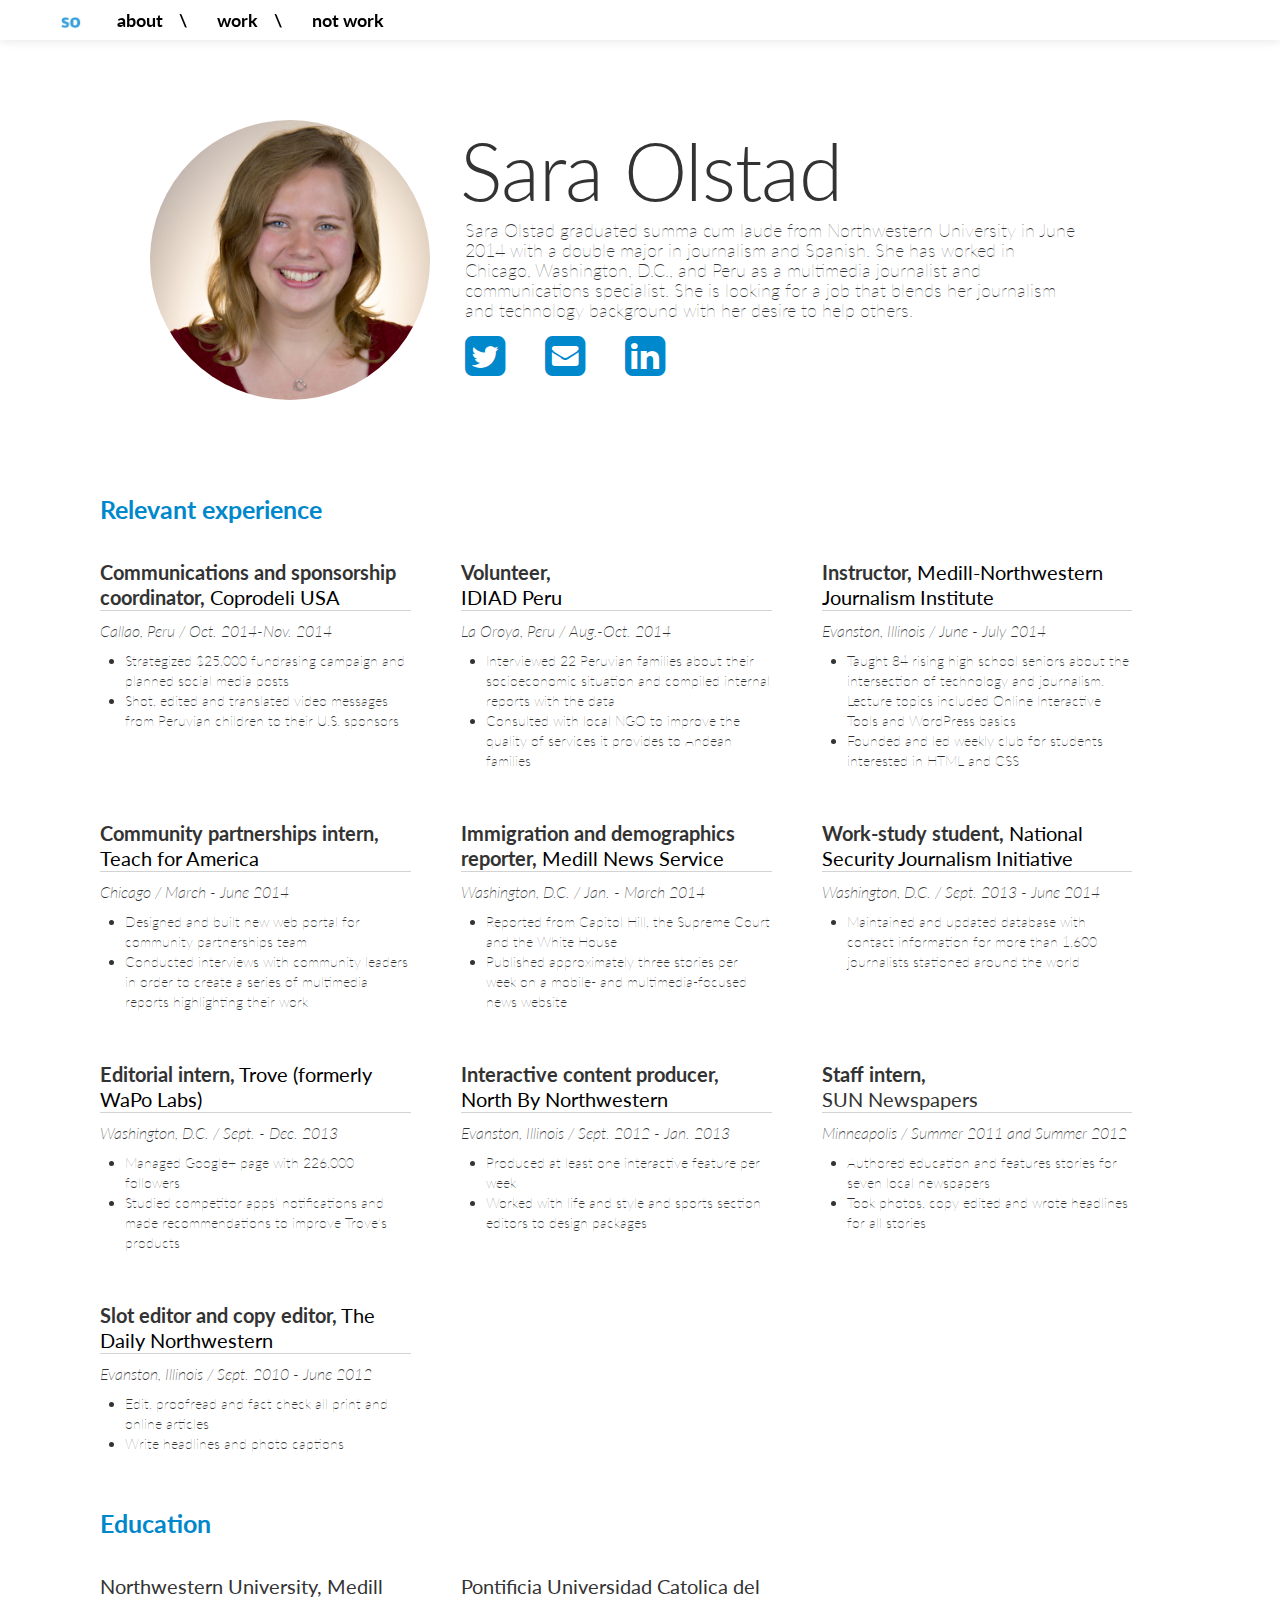
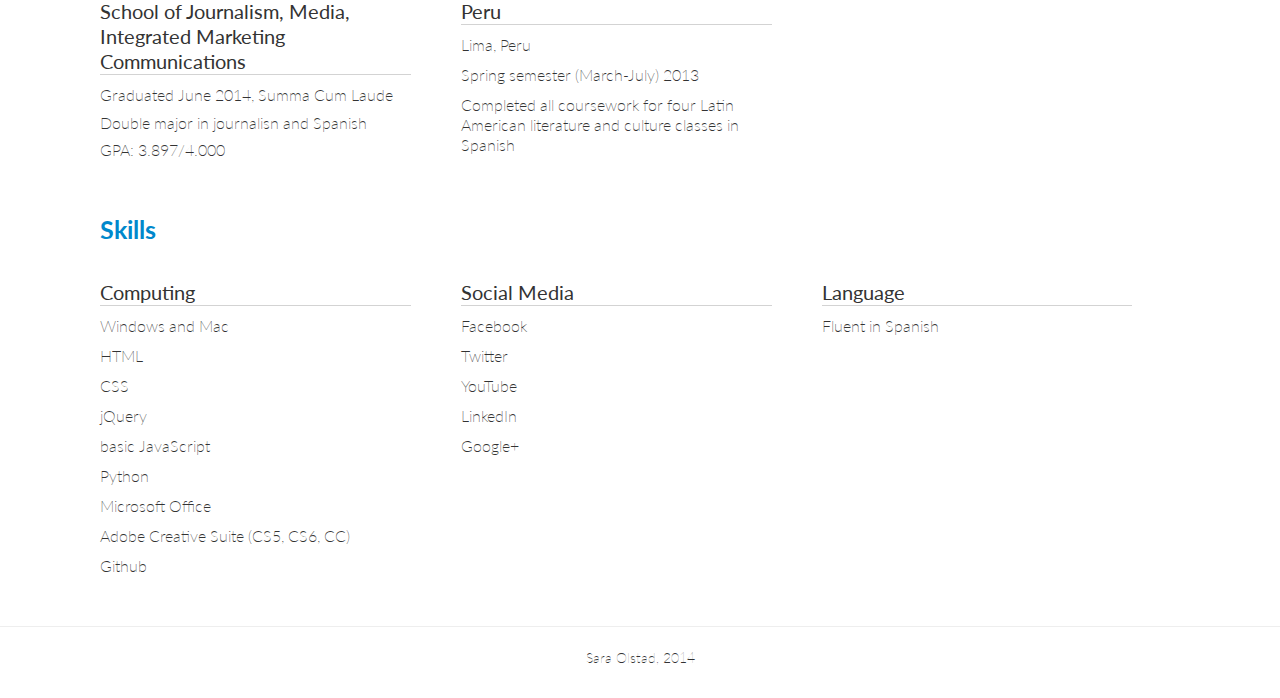
==== about.html @ 20ab74b9 "commit23_portfolio" ====
<!DOCTYPE html>
<html lang="en">
  <head>
    <meta charset="utf-8">
    <title>Resume | Sara Olstad</title>
    <meta name="viewport" content="width=device-width, initial-scale=1.0">
    <meta name="description" content="">
    <meta name="author" content="">

    <script type="text/javascript" src="http://ajax.googleapis.com/ajax/libs/jquery/1.10.2/jquery.min.js"></script>
    <script src="js/bootstrap.min.js"></script>

    <!-- Le styles -->
    <link href="css/bootstrap.css" rel="stylesheet">
    <style type="text/css">
      body {
        padding-top: 60px;  
        padding-bottom: 40px;
      }
    </style>
    <link href="css/bootstrap-responsive.css" rel="stylesheet">
    <!-- fonts -->
    <link href='http://fonts.googleapis.com/css?family=Lato:100,300,400,700' rel='stylesheet' type='text/css'>
    <link href="css/style.css" rel="stylesheet">
	
	<!--Font awesome-->
	<link rel="stylesheet" href="font-awesome-4.1.0/css/font-awesome.min.css">
	
  </head>

  <body>

    <div class="navbar navbar-inverse navbar-fixed-top">
      <div class="navbar-inner">
        <div class="container">
          <button type="button" class="btn btn-navbar" data-toggle="collapse" data-target=".nav-collapse">
            <span class="icon-bar"></span>
            <span class="icon-bar"></span>
            <span class="icon-bar"></span>
          </button>
          <a class="brand" href="index.html"><img src="img/logo.png" width="22"></a>
          <div class="nav">
            <ul class="nav">
              <li><a href="about.html">about  &nbsp;&nbsp; &#92;  </a></li>
              <li><a href="index.html#work">work  &nbsp;&nbsp; &#92;  </a></li>
              <li><a href="notwork.html">not work  &nbsp;&nbsp;  </a></li>
            </ul>
          </div><!--/.nav-collapse -->
        </div>
      </div>
    </div>

    <div class="container about">

      <!-- Main hero unit for a primary marketing message or call to action -->
      <div class="hero-unit">
        <div class="clip"></div> 
        <h1>Sara Olstad</h1>
        <p id="intro">Sara Olstad graduated summa cum laude from Northwestern University in June 2014 with a double major in journalism and Spanish. She has worked in Chicago, Washington, D.C., and Peru as a multimedia journalist and communications specialist. She is looking for a job that blends her journalism and technology background with her desire to help others.<br style="line-height: 30px;">
		<br>
		<a style="margin-right:30px; font-size:35px;" href="https://www.twitter.com/saolstad" target="_blank"><i class="fa fa-twitter-square fa-lg" style="margin-right:5px;"></i></a>
		<a style="margin-right:30px; font-size:35px;" href="mailto:sara.olstad@gmail.com" target="_blank"><i class="fa fa-envelope-square fa-lg" style="margin-right:5px;"></i></a>				
		<a style="margin-right:30px; font-size:35px;" href="http://www.linkedin.com/pub/saraolstad" target="_blank"><i class="fa fa-linkedin-square fa-lg" style="margin-right:5px;"></i></a>
		</p>
      </div>
	  <br>
	  <br>
      <div id="resume">
      <!-- Example row of columns -->
      <div class="row resume">
        <h3 class="category">Relevant experience</h3>
        <div class="span4">
          <h2 class="jobDescription"><strong>Communications and sponsorship coordinator,</strong> <a href="http://www.coprodeliusa.org/" target="_blank">Coprodeli USA</a><br></h2>
          <p><em>Callao, Peru / Oct. 2014-Nov. 2014</em></p>
          <ul>
			<li>Strategized $25,000 fundrasing campaign and planned social media posts</li>
			<li>Shot, edited and translated video messages from Peruvian children to their U.S. sponsors</li>
			</ul>
        </div>		
		<div class="span4">
			<h2 class="jobDescription"><strong>Volunteer,</strong><br> <a href="https://www.facebook.com/idiadperu" target="_blank">IDIAD Peru</a></h2>
			<p><em>La Oroya, Peru / Aug.-Oct. 2014</em></p>
			<ul>
				<li>Interviewed 22 Peruvian families about their socioeconomic situation and compiled internal reports with the data</li>
				<li>Consulted with local NGO to improve the quality of services it provides to Andean families</li>
			</ul>
		</div>
        <div class="span4">
          <h2 class="jobDescription"><strong>Instructor,</strong> <a href="http://cherubs.medill.northwestern.edu/2014/" target="_blank">Medill-Northwestern Journalism Institute</a></h2>
          <p><em>Evanston, Illinois / June - July 2014</em></p>
          <ul>
			<li>Taught 84 rising high school seniors about the intersection of technology and journalism. Lecture topics included Online Interactive Tools and WordPress basics</li>
			<li>Founded and led weekly club for students interested in HTML and CSS</li>
		  </ul>
        </div>
      </div>
      <div class="row resume">
		<div class="span4">
          <h2 class="jobDescription"><strong>Community partnerships intern,</strong> <a href="http://www.teachforamerica.org/where-we-work/chicago" target="_blank">Teach for America</a></h2>
          <p><em>Chicago / March - June 2014</em></p>
          <ul>
			<li>Designed and built new web portal for community partnerships team</li>
			<li>Conducted interviews with community leaders in order to create a series of multimedia reports highlighting their work</li>
		  </ul>
        </div>
        <div class="span4">
          <h2 class="jobDescription"><strong>Immigration and demographics reporter,</strong> <a href="http://www.medillonthehill.net" target="_blank">Medill News Service</a></h2>
          <p><em>Washington, D.C. / Jan. - March 2014</em></p>
          <ul>
			<li>Reported from Capitol Hill, the Supreme Court and the White House</li>
			<li>Published approximately three stories per week on a mobile- and multimedia-focused news website</li>
        </div>
        <div class="span4">
          <h2 class="jobDescription"><strong>Work-study student,</strong> <a href="http://nationalsecurityzone.org/site/" target="_blank">National Security Journalism Initiative</a></h2>
          <p><em>Washington, D.C. / Sept. 2013 - June 2014</em></p>
          <ul>
			<li>Maintained and updated database with contact information for more than 1,600 journalists stationed around the world</li>
		  </ul>
        </div>
	</div>
		
		<div class="row resume">
		<div class="span4">
          <h2 class="jobDescription"><strong>Editorial intern,</strong> <a href="http://www.trove.com" target="_blank">Trove (formerly WaPo Labs)</a></h2>
          <p><em>Washington, D.C. / Sept. - Dec. 2013</em></p>
          <ul>
			<li>Managed Google+ page with 226,000 followers</li>
			<li>Studied competitor apps' notifications and made recommendations to improve Trove's products</li>
		  </ul>
        </div>
        <div class="span4">
          <h2 class="jobDescription"><strong>Interactive content producer,</strong> <a href="http://www.northbynorthwestern.com" target="_blank">North By Northwestern</a></h2>
          <p><em>Evanston, Illinois / Sept. 2012 - Jan. 2013</em></p>
          <ul>
			<li>Produced at least one interactive feature per week</li>
			<li>Worked with life and style and sports section editors to design packages</li>
        </div>
        <div class="span4">
          <h2 class="jobDescription"><strong>Staff intern,</strong><br> SUN Newspapers</h2>
          <p><em>Minneapolis / Summer 2011 and Summer 2012</em></p>
          <ul>
			<li>Authored education and features stories for seven local newspapers</li>
			<li>Took photos, copy edited and wrote headlines for all stories</li>
		  </ul>
        </div>
      </div>
	  
	  <div class="row resume">
		<div class="span4">
			<h2 class="jobDescription"><strong>Slot editor and copy editor,</strong> <a href="www.dailynorthwestern.com">The Daily Northwestern</a></h2>
			<p><em>Evanston, Illinois / Sept. 2010 - June 2012</em></p>
			<ul>
				<li>Edit, proofread and fact check all print and online articles</li>
				<li>Write headlines and photo captions</li>
			</ul>
		</div>
		<div class="span4">
		</div>
		<div class="span4">
		</div>
	  </div>

      <div class="row resume">
        <h3 class="category">Education</h3>
        <div class="span4">
          <h2>Northwestern University, Medill School of Journalism, Media, Integrated Marketing Communications</h2>
          <p>Graduated June 2014, Summa Cum Laude</p>
          <p class="place">Double major in journalisn and Spanish<p>
		  <p>GPA: 3.897/4.000</p>
        </div>
        <div class="span4">
          <h2>Pontificia Universidad Catolica del Peru</h2>
          <p>Lima, Peru</p>
		  <p>Spring semester (March-July) 2013</p>
          <p>Completed all coursework for four Latin American literature and culture classes in Spanish</p>
        </div>
        <div class="span4">
        </div>
      </div>

      <div class="row resume">
        <h3 class="category">Skills</h3>
        <div class="span4">
          <h2>Computing</h2>
          <p>Windows and Mac</p>
          <p>HTML</p>
          <p>CSS</p>
          <p>jQuery</p>
          <p>basic JavaScript</p>
          <p>Python</p>
		  <p>Microsoft Office</p>
		  <p>Adobe Creative Suite (CS5, CS6, CC)</p>
		  <p>Github</p>
        </div>
        <div class="span4">
          <h2>Social Media</h2>
          <p>Facebook</p>
          <p>Twitter</p>
          <p>YouTube</p>
          <p>LinkedIn</p>
          <p>Google+</p>
        </div>
        <div class="span4">
          <h2>Language</h2>
          <p>Fluent in Spanish</p>
        </div>
      </div>
      </div>
      <hr>

      <footer>
        <p>Sara Olstad, 2014</p>
      </footer>

    </div> <!-- /container -->

  </body>
</html>
---- css/style.css ----
body {
	padding: 0;
}

.container {
	margin: 0;
	width: 100%;
}

/* hero-unit */
.hero-unit {
	max-width: 1200px;
	background-color: #fff;
	margin: 0px 0 40px 0;
	padding: 120px 30px 30px 150px;
	height: 200px;
	margin: 0 auto;
	/*background: url(../img/bg_two.jpg) no-repeat center center fixed;
	-webkit-background-size: cover;
  -moz-background-size: cover;
  -o-background-size: cover;
  background-size: cover;*/
}

.hero-unit h1 {
	font-family: 'Lato', sans-serif;
	font-size: 80px;
	font-weight: 300;
	color: #333;
}
/*
.hero-unit p {
	font-size: 30px;
	color: #333;
	font-weight: 100;
	letter-spacing: 2px;
	margin: 0 0 0 8px;
}
*/

.about > .hero-unit {
	height: 260px;
}
/* boxes */

#work {
	max-width: 1200px;
	margin: 0 auto;
	padding-top: 80px;
}

.row {
	margin: 0 30px 40px 60px;
}

.row a {
	color:#000;
}
.row a:hover {
	text-decoration: none;
	color: #79CDCD;
}
.span4 {
	width: 28%;
	margin: 0 50px 0 0;
}

.span4 img {
	box-shadow: 4px 6px 6px -2px rgba(0,0,0,.3);
	margin: 0 0 30px 0;
	border: 12px #fff solid;
	width: 95%;
}

.span4 h2 {
	font-family: 'Lato', sans-serif;
	font-weight: 400;
	border-bottom: 2px #d3d3d3 solid;
	margin: 0 0 10px 0;
	font-size: 20px;
	line-height: 25px;
}

.subhead {
	font-family: 'Lato', sans-serif;
	font-weight: 100;
	font-size: 30px;
	letter-spacing: 2px;
}

.span4 p {
	font-size: 16px;
	font-weight: 200;
}

.pub {
	/*font-family: 'Lato', sans-serif;*/
	font-weight: 100;
	background-color: #bababa;
	color: #fff; 
	/*color: #ffc200; */
	padding: 0 5px 0 5px; 
	margin: 0 5px 0 0; 
	letter-spacing: 1px;
}

/* NAV BAR */
.navbar-inverse .navbar-inner {
	padding: 0 0 0 60px;
	background-color: #fff!important;
	background-image: none;
	border:none;
	/*box-shadow: none;*/
}

.navbar-inverse .brand, .navbar-inverse .nav > li > a {
	color: #000;
	font-size: 18px;
	font-family: Lato;
	font-weight:700;
}

.navbar-inverse .brand, .navbar-inverse .nav > li > a:hover {
	color: #0088cc;
}

/* Social */
ul.social {
	font-size: 30px;
	color: #fff;
	margin: 30px 0 0 11px;
	float: left;
}

ul.social li {
	display: inline;
	margin: 0 20px 0 0;
}

ul.social li a {
	color: #333;
}

ul.social li a:hover {
	color: #ececec;
}

ul.social li p {
	font-family: 'Lato', sans-serif;
	font-weight: 100;
	font-size: 20px;
	display: inline;
}

.clip {
	background:url('../img/portrait.jpg') no-repeat;
  background-size:422px;
  background-position:-60px 0px;
  height:280px;
  width:280px;
  border-radius:50%;
  overflow:hidden;
  margin:auto;
  float: left;
  margin: 0 30px 0 0;
}

/* RESUME */
#intro {
	/*background-color: #000;*/
	margin: 0 40px 0 0;
	padding: 10px 5px 10px 5px;
	font-size: 18px;
	line-height: 20px;
	float: left;
	width: 56%;
}

#resume {
	max-width: 1200px;
	margin: 0 auto;
	margin-top:40px;
}

.resume > .span4 > h2{
	border-bottom: 1px solid #d3d3d3;
}

.resume > h3 {
	/*background-color: #d3d3d3;*/
	/*border: 1px dashed #fff;*/
	color: #0088cc;
	margin: 0 0 30px 0;
}

.place {
	font-size: 17px;
	line-height: 15px;
}

/*FOOTER*/

footer p {
	margin: 0 0 30px 0;
	text-align: center;
}

@media screen and (max-width: 960px) {
	.hero-unit {
		padding: 40px 20px 0 40px;
	}
	.clip {
		display: none;
	}
	#intro {
		width: 90%;
	}
	.span4 {
		width: 90%;
		margin: 0 0 50px 0;
	}
}
@media screen and (max-width: 768px) {
	.hero-unit {
		padding: 60px 20px 0 40px;
	}
	.hero-unit h1 {
		font-size: 65px;
	}
	.span4 {
		width: 90%;
	}
}
@media screen and (max-width: 500px) {
	.container {
		width: 100%;
		margin: 0;
	}
	.hero-unit {
		padding: 40px 10px 0 10px;
		height: 180px;
	}
	.hero-unit h1 {
		font-size: 40px;
	}	
	.hero-unit p {
		font-size: 20px;
		line-height: 18px;
		margin: 15px 10px 0 10px;
	}
	#resume {
		margin-top: 0;
	}
	.navbar-inverse .navbar-inner {
		padding: 0 0 0 30px;
	}
	.span4 {
		width: 90%;
		margin: 0 0 50px 0;
	}
	.row {
		margin: 0 20px 0 20px;
	}
	.navbar .nav > li > a {
		padding: 10px 5px;
	}
	.navbar-inverse .brand, .navbar-inverse .nav > li > a {
		font-size: 15px;
	}
	.resume {
		margin-top: 100px;
	}
	.resume > h3 {
		margin-top: 50px;
	}
}


.navbar .btn-navbar {
	display:none !important;
}

p {
	font-family: 'Lato', sans-serif;
	font-weight: 100;
}

.jobDescription {
	font-weight: 100;
	}

li {
	font-family: 'Lato', sans-serif;
	font-weight: 100;
}

.category {
	font-family: 'Lato', sans-serif;
	font-weight: 700;
}

/*Not work*/
.blog {
	font-size: 22px;
	float: left;
}

.blogURL {
	margin-left: 40px;
	font-weight: 700px;
}
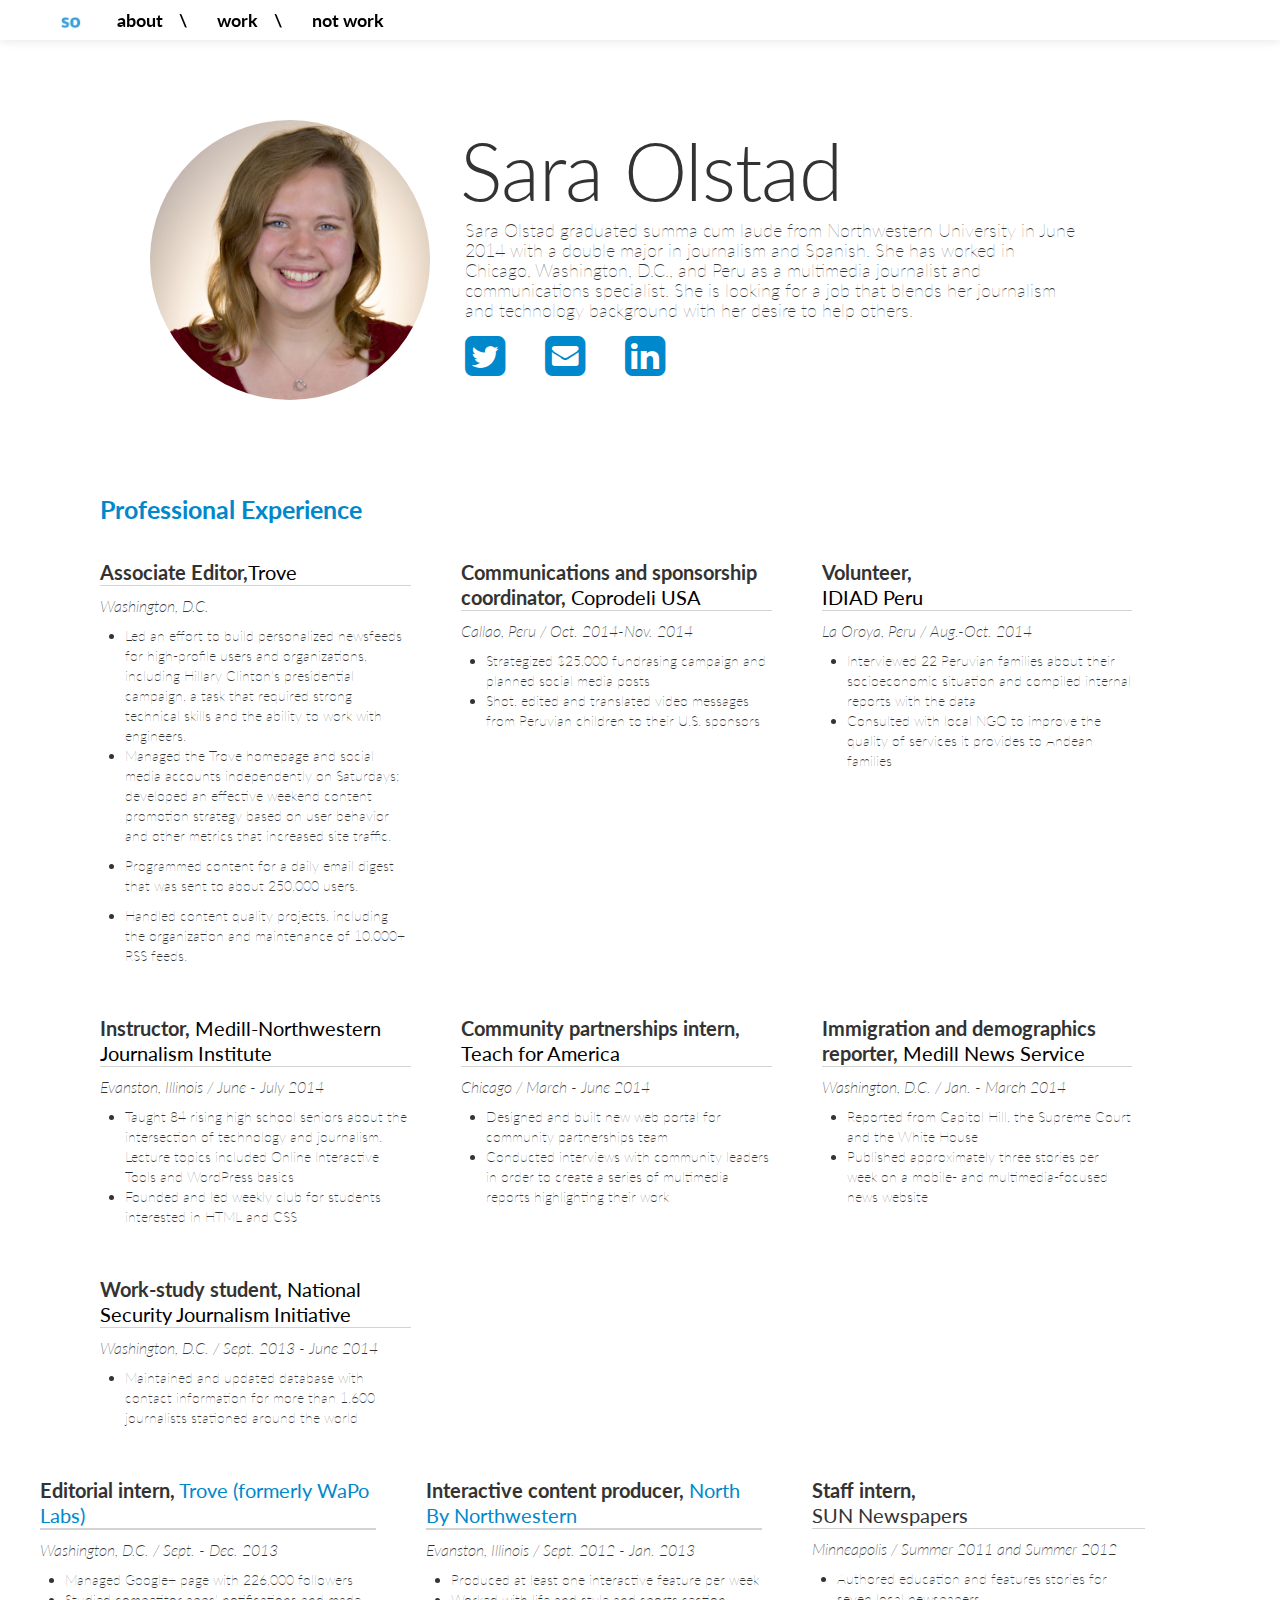
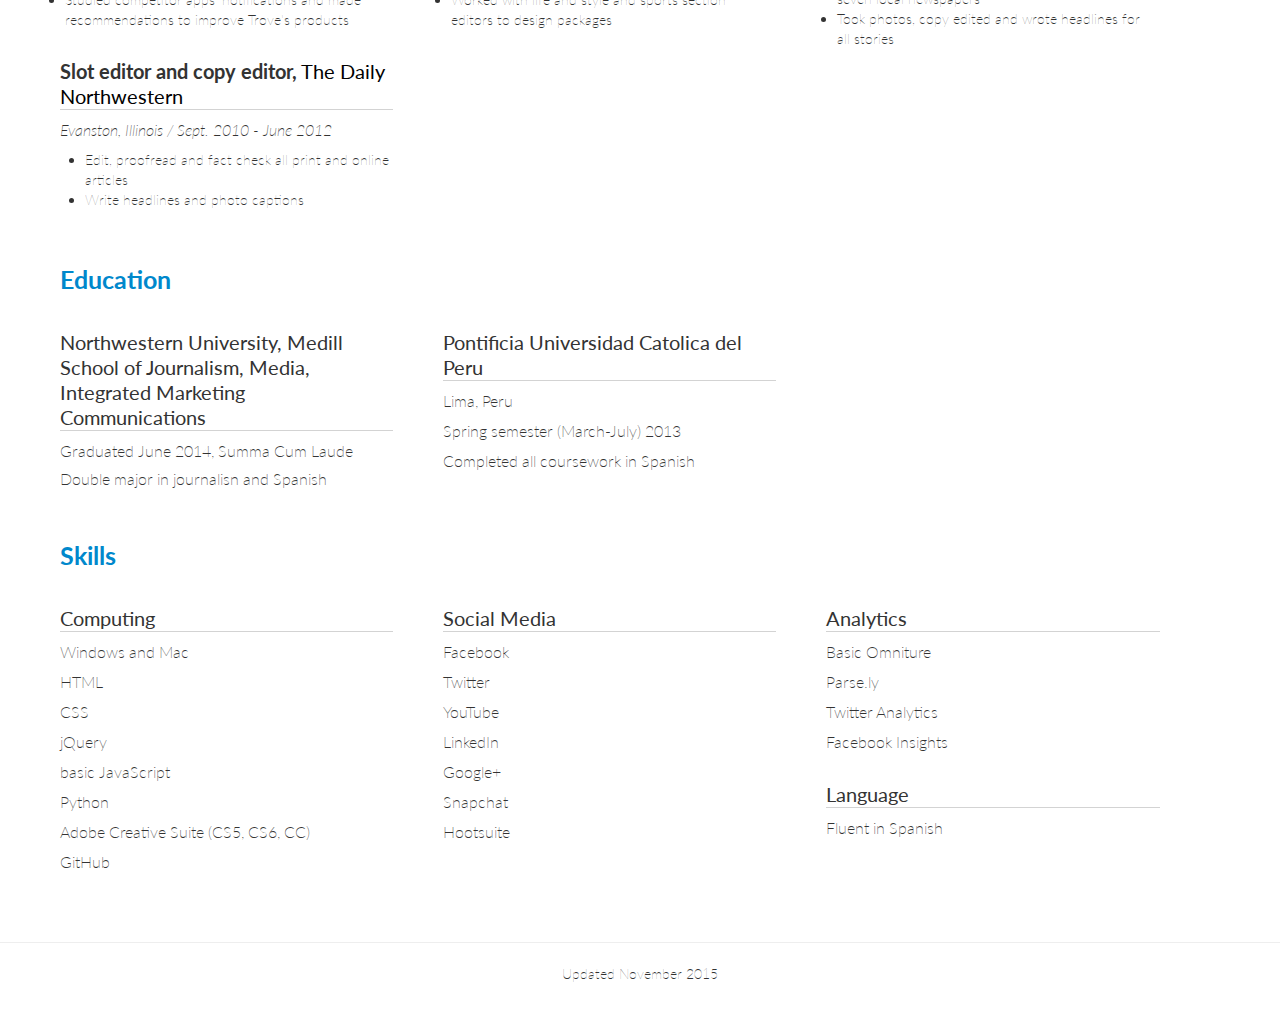
==== commit 2b23bfd5: "resumechange_aboutpage" ====
--- a/about.html
+++ b/about.html
@@ -21,6 +21,7 @@
     <link href="css/bootstrap-responsive.css" rel="stylesheet">
     <!-- fonts -->
     <link href='http://fonts.googleapis.com/css?family=Lato:100,300,400,700' rel='stylesheet' type='text/css'>
+	<link href='http://fonts.googleapis.com/css?family=Source+Sans+Pro:400,600,700,900|Source+Serif+Pro:400,700,600' rel='stylesheet' type='text/css'>
     <link href="css/style.css" rel="stylesheet">
 	
 	<!--Font awesome-->
@@ -68,7 +69,17 @@
       <div id="resume">
       <!-- Example row of columns -->
       <div class="row resume">
-        <h3 class="category">Relevant experience</h3>
+        <h3 class="category">Professional Experience</h3>
+        <div class="span4">
+            <h2 class="jobDescription"><strong>Associate Editor,</strong><a href="http://www.trove.com" target="_blank">Trove</a><br>
+            </h2>
+            <p><em>Washington, D.C.</em></p>
+            <ul>
+              <li>Led an effort to build personalized newsfeeds for high-profile users and organizations, including Hillary Clinton's presidential campaign, a task that required strong technical skills and the ability to work with engineers.</li>
+              <li>Managed the Trove homepage and social media accounts independently on Saturdays; developed an effective weekend content promotion strategy based on user behavior and other metrics that increased site traffic.</p>
+              <li>Programmed content for a daily email digest that was sent to about 250,000 users.</p>
+              <li>Handled content quality projects, including the organization and maintenance of 10,000+ RSS feeds.</li>
+        </div>
         <div class="span4">
           <h2 class="jobDescription"><strong>Communications and sponsorship coordinator,</strong> <a href="http://www.coprodeliusa.org/" target="_blank">Coprodeli USA</a><br></h2>
           <p><em>Callao, Peru / Oct. 2014-Nov. 2014</em></p>
@@ -85,56 +96,58 @@
 				<li>Consulted with local NGO to improve the quality of services it provides to Andean families</li>
 			</ul>
 		</div>
-        <div class="span4">
-          <h2 class="jobDescription"><strong>Instructor,</strong> <a href="http://cherubs.medill.northwestern.edu/2014/" target="_blank">Medill-Northwestern Journalism Institute</a></h2>
-          <p><em>Evanston, Illinois / June - July 2014</em></p>
-          <ul>
+  </div>
+  <div class="row resume">
+    <div class="span4">
+      <h2 class="jobDescription"><strong>Instructor,</strong> <a href="http://cherubs.medill.northwestern.edu/2014/" target="_blank">Medill-Northwestern Journalism Institute</a></h2>
+      <p><em>Evanston, Illinois / June - July 2014</em></p>
+      <ul>
 			<li>Taught 84 rising high school seniors about the intersection of technology and journalism. Lecture topics included Online Interactive Tools and WordPress basics</li>
 			<li>Founded and led weekly club for students interested in HTML and CSS</li>
 		  </ul>
-        </div>
-      </div>
-      <div class="row resume">
+    </div>
 		<div class="span4">
-          <h2 class="jobDescription"><strong>Community partnerships intern,</strong> <a href="http://www.teachforamerica.org/where-we-work/chicago" target="_blank">Teach for America</a></h2>
-          <p><em>Chicago / March - June 2014</em></p>
-          <ul>
+      <h2 class="jobDescription"><strong>Community partnerships intern,</strong> <a href="http://www.teachforamerica.org/where-we-work/chicago" target="_blank">Teach for America</a></h2>
+      <p><em>Chicago / March - June 2014</em></p>
+      <ul>
 			<li>Designed and built new web portal for community partnerships team</li>
 			<li>Conducted interviews with community leaders in order to create a series of multimedia reports highlighting their work</li>
 		  </ul>
-        </div>
-        <div class="span4">
-          <h2 class="jobDescription"><strong>Immigration and demographics reporter,</strong> <a href="http://www.medillonthehill.net" target="_blank">Medill News Service</a></h2>
-          <p><em>Washington, D.C. / Jan. - March 2014</em></p>
-          <ul>
+    </div>
+    <div class="span4">
+      <h2 class="jobDescription"><strong>Immigration and demographics reporter,</strong> <a href="http://www.medillonthehill.net" target="_blank">Medill News Service</a></h2>
+      <p><em>Washington, D.C. / Jan. - March 2014</em></p>
+      <ul>
 			<li>Reported from Capitol Hill, the Supreme Court and the White House</li>
 			<li>Published approximately three stories per week on a mobile- and multimedia-focused news website</li>
-        </div>
-        <div class="span4">
-          <h2 class="jobDescription"><strong>Work-study student,</strong> <a href="http://nationalsecurityzone.org/site/" target="_blank">National Security Journalism Initiative</a></h2>
-          <p><em>Washington, D.C. / Sept. 2013 - June 2014</em></p>
-          <ul>
-			<li>Maintained and updated database with contact information for more than 1,600 journalists stationed around the world</li>
-		  </ul>
+    </div>
+  </div>
+  <div class="row resume">
+      <div class="span4">
+        <h2 class="jobDescription"><strong>Work-study student,</strong> <a href="http://nationalsecurityzone.org/site/" target="_blank">National Security Journalism Initiative</a></h2>
+        <p><em>Washington, D.C. / Sept. 2013 - June 2014</em></p>
+        <ul>
+			   <li>Maintained and updated database with contact information for more than 1,600 journalists stationed around the world</li>
+		    </ul>
         </div>
 	</div>
-		
-		<div class="row resume">
-		<div class="span4">
-          <h2 class="jobDescription"><strong>Editorial intern,</strong> <a href="http://www.trove.com" target="_blank">Trove (formerly WaPo Labs)</a></h2>
-          <p><em>Washington, D.C. / Sept. - Dec. 2013</em></p>
-          <ul>
+	<div class="span4">
+      <h2 class="jobDescription"><strong>Editorial intern,</strong> <a href="http://www.trove.com" target="_blank">Trove (formerly WaPo Labs)</a></h2>
+      <p><em>Washington, D.C. / Sept. - Dec. 2013</em></p>
+      <ul>
 			<li>Managed Google+ page with 226,000 followers</li>
 			<li>Studied competitor apps' notifications and made recommendations to improve Trove's products</li>
 		  </ul>
         </div>
-        <div class="span4">
-          <h2 class="jobDescription"><strong>Interactive content producer,</strong> <a href="http://www.northbynorthwestern.com" target="_blank">North By Northwestern</a></h2>
-          <p><em>Evanston, Illinois / Sept. 2012 - Jan. 2013</em></p>
-          <ul>
+    <div class="span4">
+      <h2 class="jobDescription"><strong>Interactive content producer,</strong> <a href="http://www.northbynorthwestern.com" target="_blank">North By Northwestern</a></h2>
+      <p><em>Evanston, Illinois / Sept. 2012 - Jan. 2013</em></p>
+      <ul>
 			<li>Produced at least one interactive feature per week</li>
 			<li>Worked with life and style and sports section editors to design packages</li>
-        </div>
+      </div>
+    </div>
+    <div class="row resume">
         <div class="span4">
           <h2 class="jobDescription"><strong>Staff intern,</strong><br> SUN Newspapers</h2>
           <p><em>Minneapolis / Summer 2011 and Summer 2012</em></p>
@@ -143,9 +156,7 @@
 			<li>Took photos, copy edited and wrote headlines for all stories</li>
 		  </ul>
         </div>
-      </div>
-	  
-	  <div class="row resume">
+ 
 		<div class="span4">
 			<h2 class="jobDescription"><strong>Slot editor and copy editor,</strong> <a href="www.dailynorthwestern.com">The Daily Northwestern</a></h2>
 			<p><em>Evanston, Illinois / Sept. 2010 - June 2012</em></p>
@@ -154,11 +165,7 @@
 				<li>Write headlines and photo captions</li>
 			</ul>
 		</div>
-		<div class="span4">
-		</div>
-		<div class="span4">
-		</div>
-	  </div>
+	 </div>
 
       <div class="row resume">
         <h3 class="category">Education</h3>
@@ -166,13 +173,13 @@
           <h2>Northwestern University, Medill School of Journalism, Media, Integrated Marketing Communications</h2>
           <p>Graduated June 2014, Summa Cum Laude</p>
           <p class="place">Double major in journalisn and Spanish<p>
-		  <p>GPA: 3.897/4.000</p>
+		  
         </div>
         <div class="span4">
           <h2>Pontificia Universidad Catolica del Peru</h2>
           <p>Lima, Peru</p>
 		  <p>Spring semester (March-July) 2013</p>
-          <p>Completed all coursework for four Latin American literature and culture classes in Spanish</p>
+          <p>Completed all coursework in Spanish</p>
         </div>
         <div class="span4">
         </div>
@@ -188,9 +195,8 @@
           <p>jQuery</p>
           <p>basic JavaScript</p>
           <p>Python</p>
-		  <p>Microsoft Office</p>
-		  <p>Adobe Creative Suite (CS5, CS6, CC)</p>
-		  <p>Github</p>
+		    <p>Adobe Creative Suite (CS5, CS6, CC)</p>
+		    <p>GitHub</p>
         </div>
         <div class="span4">
           <h2>Social Media</h2>
@@ -199,8 +205,16 @@
           <p>YouTube</p>
           <p>LinkedIn</p>
           <p>Google+</p>
-        </div>
-        <div class="span4">
+          <p>Snapchat</p>
+          <p>Hootsuite</p>
+        </div>
+        <div class="span4">
+          <h2>Analytics</h2>
+          <p>Basic Omniture</p>
+          <p>Parse.ly</p>
+          <p>Twitter Analytics</p>
+          <p>Facebook Insights</p>
+          <br>
           <h2>Language</h2>
           <p>Fluent in Spanish</p>
         </div>
@@ -209,7 +223,7 @@
       <hr>
 
       <footer>
-        <p>Sara Olstad, 2014</p>
+        <p>Updated November 2015</p>
       </footer>
 
     </div> <!-- /container -->
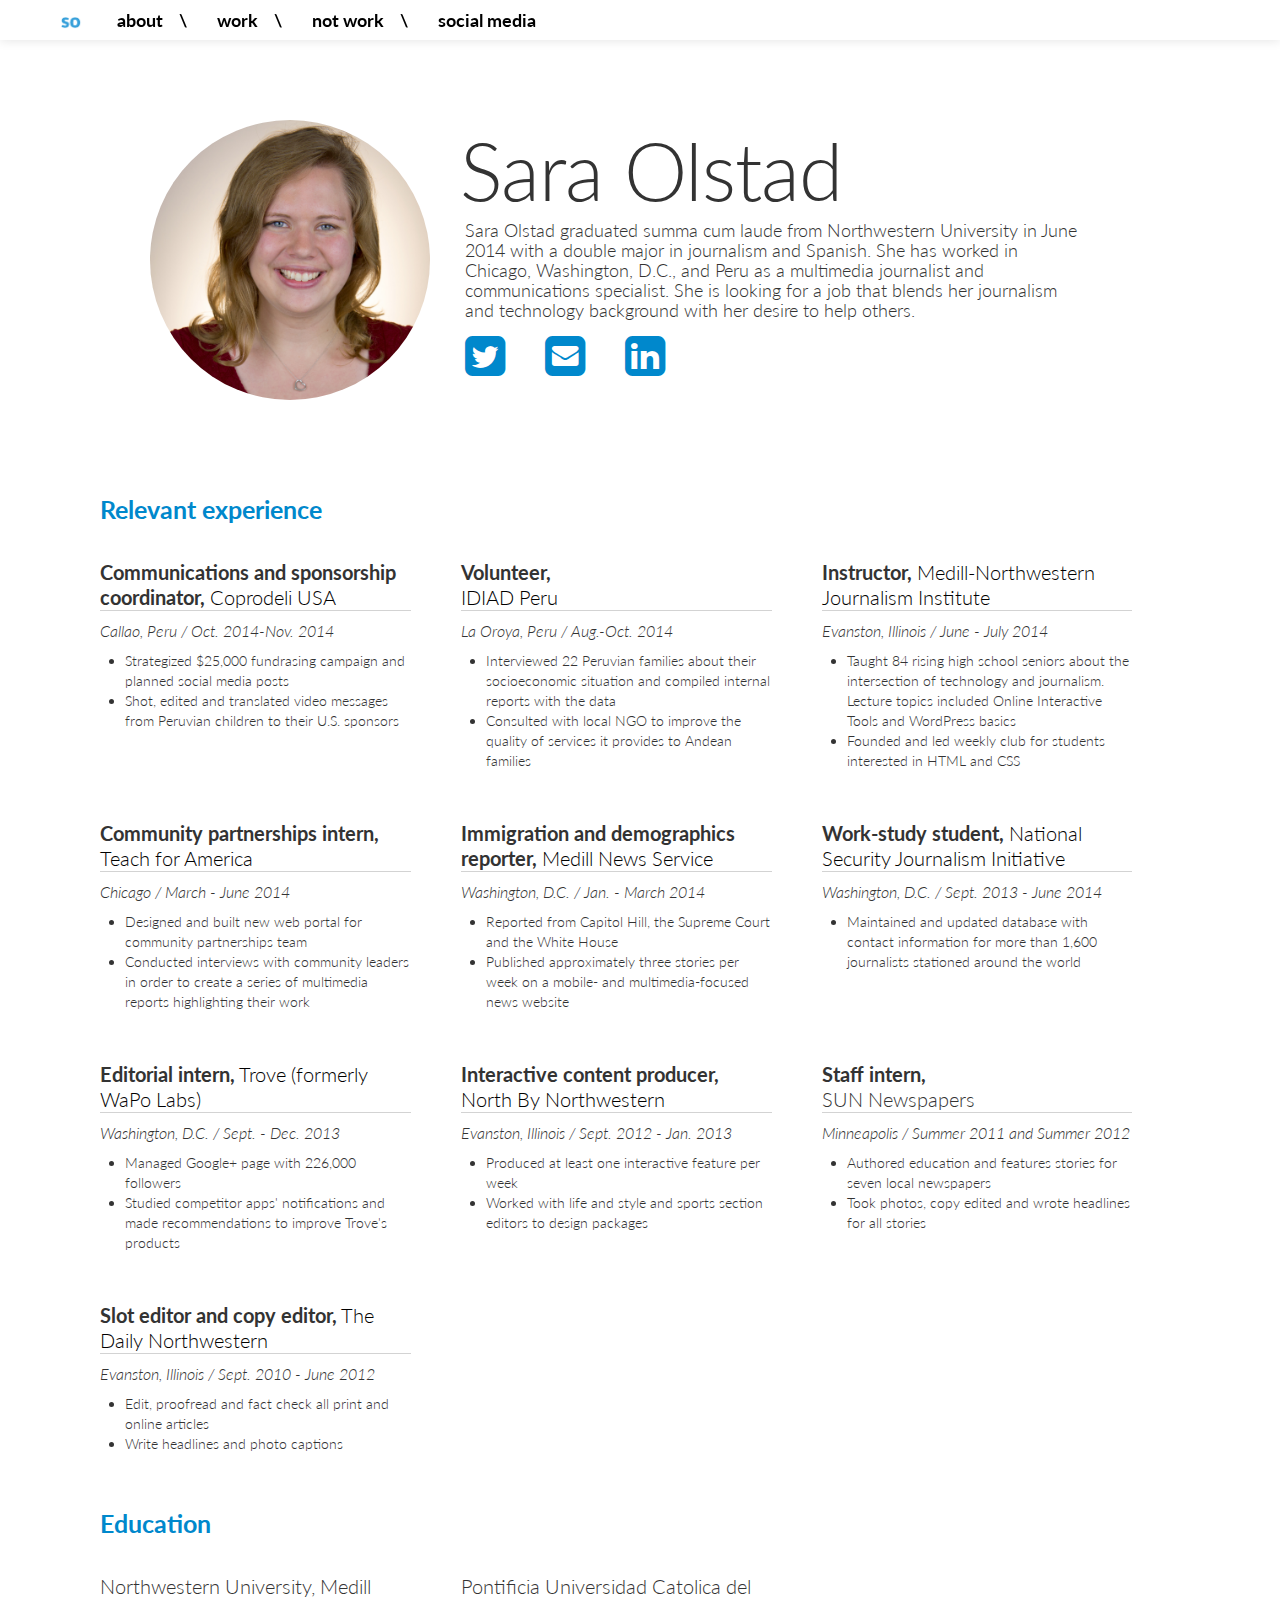
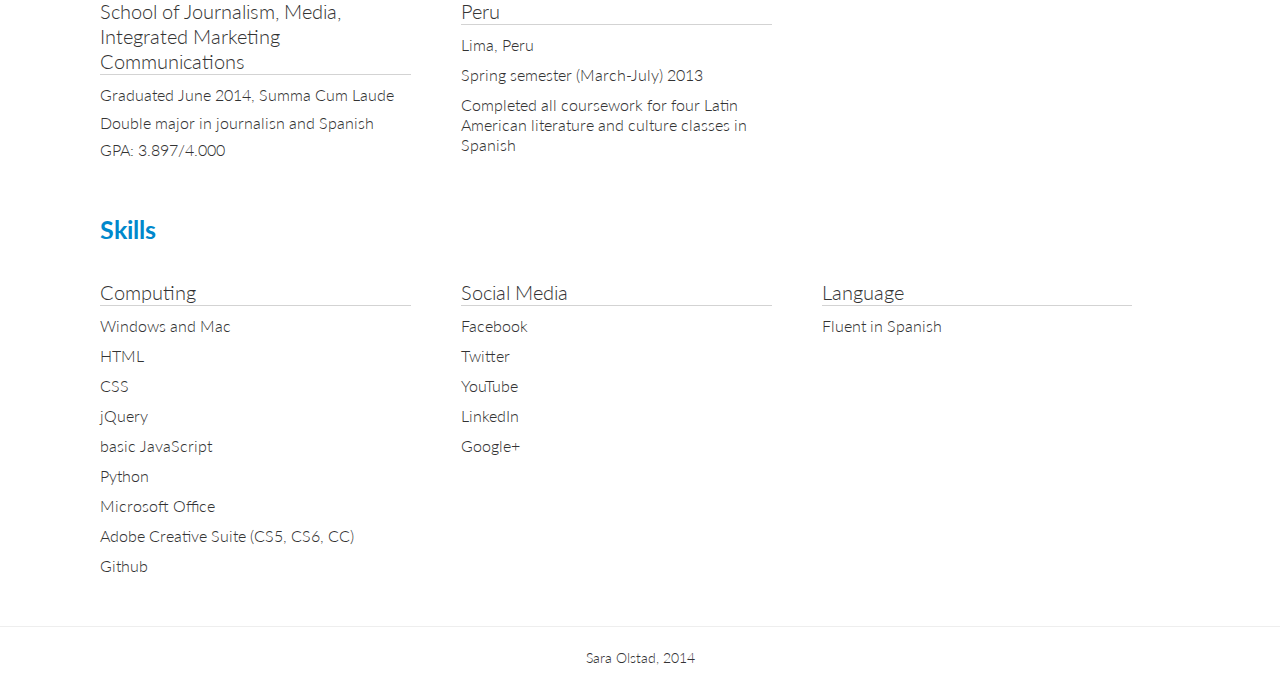
==== commit 2acac347: "socialMediaPosts" ====
--- a/about.html
+++ b/about.html
@@ -44,7 +44,8 @@
             <ul class="nav">
               <li><a href="about.html">about  &nbsp;&nbsp; &#92;  </a></li>
               <li><a href="index.html#work">work  &nbsp;&nbsp; &#92;  </a></li>
-              <li><a href="notwork.html">not work  &nbsp;&nbsp;  </a></li>
+              <li><a href="notwork.html">not work  &nbsp;&nbsp; &#92;  </a></li>
+              <li><a href="socialmedia.html">social media &nbsp;&nbsp; </a></li>
             </ul>
           </div><!--/.nav-collapse -->
         </div>
@@ -69,17 +70,7 @@
       <div id="resume">
       <!-- Example row of columns -->
       <div class="row resume">
-        <h3 class="category">Professional Experience</h3>
-        <div class="span4">
-            <h2 class="jobDescription"><strong>Associate Editor,</strong><a href="http://www.trove.com" target="_blank">Trove</a><br>
-            </h2>
-            <p><em>Washington, D.C.</em></p>
-            <ul>
-              <li>Led an effort to build personalized newsfeeds for high-profile users and organizations, including Hillary Clinton's presidential campaign, a task that required strong technical skills and the ability to work with engineers.</li>
-              <li>Managed the Trove homepage and social media accounts independently on Saturdays; developed an effective weekend content promotion strategy based on user behavior and other metrics that increased site traffic.</p>
-              <li>Programmed content for a daily email digest that was sent to about 250,000 users.</p>
-              <li>Handled content quality projects, including the organization and maintenance of 10,000+ RSS feeds.</li>
-        </div>
+        <h3 class="category">Relevant experience</h3>
         <div class="span4">
           <h2 class="jobDescription"><strong>Communications and sponsorship coordinator,</strong> <a href="http://www.coprodeliusa.org/" target="_blank">Coprodeli USA</a><br></h2>
           <p><em>Callao, Peru / Oct. 2014-Nov. 2014</em></p>
@@ -96,58 +87,56 @@
 				<li>Consulted with local NGO to improve the quality of services it provides to Andean families</li>
 			</ul>
 		</div>
-  </div>
-  <div class="row resume">
-    <div class="span4">
-      <h2 class="jobDescription"><strong>Instructor,</strong> <a href="http://cherubs.medill.northwestern.edu/2014/" target="_blank">Medill-Northwestern Journalism Institute</a></h2>
-      <p><em>Evanston, Illinois / June - July 2014</em></p>
-      <ul>
+        <div class="span4">
+          <h2 class="jobDescription"><strong>Instructor,</strong> <a href="http://cherubs.medill.northwestern.edu/2014/" target="_blank">Medill-Northwestern Journalism Institute</a></h2>
+          <p><em>Evanston, Illinois / June - July 2014</em></p>
+          <ul>
 			<li>Taught 84 rising high school seniors about the intersection of technology and journalism. Lecture topics included Online Interactive Tools and WordPress basics</li>
 			<li>Founded and led weekly club for students interested in HTML and CSS</li>
 		  </ul>
-    </div>
-		<div class="span4">
-      <h2 class="jobDescription"><strong>Community partnerships intern,</strong> <a href="http://www.teachforamerica.org/where-we-work/chicago" target="_blank">Teach for America</a></h2>
-      <p><em>Chicago / March - June 2014</em></p>
-      <ul>
+        </div>
+      </div>
+      <div class="row resume">
+		<div class="span4">
+          <h2 class="jobDescription"><strong>Community partnerships intern,</strong> <a href="http://www.teachforamerica.org/where-we-work/chicago" target="_blank">Teach for America</a></h2>
+          <p><em>Chicago / March - June 2014</em></p>
+          <ul>
 			<li>Designed and built new web portal for community partnerships team</li>
 			<li>Conducted interviews with community leaders in order to create a series of multimedia reports highlighting their work</li>
 		  </ul>
-    </div>
-    <div class="span4">
-      <h2 class="jobDescription"><strong>Immigration and demographics reporter,</strong> <a href="http://www.medillonthehill.net" target="_blank">Medill News Service</a></h2>
-      <p><em>Washington, D.C. / Jan. - March 2014</em></p>
-      <ul>
+        </div>
+        <div class="span4">
+          <h2 class="jobDescription"><strong>Immigration and demographics reporter,</strong> <a href="http://www.medillonthehill.net" target="_blank">Medill News Service</a></h2>
+          <p><em>Washington, D.C. / Jan. - March 2014</em></p>
+          <ul>
 			<li>Reported from Capitol Hill, the Supreme Court and the White House</li>
 			<li>Published approximately three stories per week on a mobile- and multimedia-focused news website</li>
-    </div>
-  </div>
-  <div class="row resume">
-      <div class="span4">
-        <h2 class="jobDescription"><strong>Work-study student,</strong> <a href="http://nationalsecurityzone.org/site/" target="_blank">National Security Journalism Initiative</a></h2>
-        <p><em>Washington, D.C. / Sept. 2013 - June 2014</em></p>
-        <ul>
-			   <li>Maintained and updated database with contact information for more than 1,600 journalists stationed around the world</li>
-		    </ul>
+        </div>
+        <div class="span4">
+          <h2 class="jobDescription"><strong>Work-study student,</strong> <a href="http://nationalsecurityzone.org/site/" target="_blank">National Security Journalism Initiative</a></h2>
+          <p><em>Washington, D.C. / Sept. 2013 - June 2014</em></p>
+          <ul>
+			<li>Maintained and updated database with contact information for more than 1,600 journalists stationed around the world</li>
+		  </ul>
         </div>
 	</div>
-	<div class="span4">
-      <h2 class="jobDescription"><strong>Editorial intern,</strong> <a href="http://www.trove.com" target="_blank">Trove (formerly WaPo Labs)</a></h2>
-      <p><em>Washington, D.C. / Sept. - Dec. 2013</em></p>
-      <ul>
+		
+		<div class="row resume">
+		<div class="span4">
+          <h2 class="jobDescription"><strong>Editorial intern,</strong> <a href="http://www.trove.com" target="_blank">Trove (formerly WaPo Labs)</a></h2>
+          <p><em>Washington, D.C. / Sept. - Dec. 2013</em></p>
+          <ul>
 			<li>Managed Google+ page with 226,000 followers</li>
 			<li>Studied competitor apps' notifications and made recommendations to improve Trove's products</li>
 		  </ul>
         </div>
-    <div class="span4">
-      <h2 class="jobDescription"><strong>Interactive content producer,</strong> <a href="http://www.northbynorthwestern.com" target="_blank">North By Northwestern</a></h2>
-      <p><em>Evanston, Illinois / Sept. 2012 - Jan. 2013</em></p>
-      <ul>
+        <div class="span4">
+          <h2 class="jobDescription"><strong>Interactive content producer,</strong> <a href="http://www.northbynorthwestern.com" target="_blank">North By Northwestern</a></h2>
+          <p><em>Evanston, Illinois / Sept. 2012 - Jan. 2013</em></p>
+          <ul>
 			<li>Produced at least one interactive feature per week</li>
 			<li>Worked with life and style and sports section editors to design packages</li>
-      </div>
-    </div>
-    <div class="row resume">
+        </div>
         <div class="span4">
           <h2 class="jobDescription"><strong>Staff intern,</strong><br> SUN Newspapers</h2>
           <p><em>Minneapolis / Summer 2011 and Summer 2012</em></p>
@@ -156,7 +145,9 @@
 			<li>Took photos, copy edited and wrote headlines for all stories</li>
 		  </ul>
         </div>
- 
+      </div>
+	  
+	  <div class="row resume">
 		<div class="span4">
 			<h2 class="jobDescription"><strong>Slot editor and copy editor,</strong> <a href="www.dailynorthwestern.com">The Daily Northwestern</a></h2>
 			<p><em>Evanston, Illinois / Sept. 2010 - June 2012</em></p>
@@ -165,7 +156,11 @@
 				<li>Write headlines and photo captions</li>
 			</ul>
 		</div>
-	 </div>
+		<div class="span4">
+		</div>
+		<div class="span4">
+		</div>
+	  </div>
 
       <div class="row resume">
         <h3 class="category">Education</h3>
@@ -173,13 +168,13 @@
           <h2>Northwestern University, Medill School of Journalism, Media, Integrated Marketing Communications</h2>
           <p>Graduated June 2014, Summa Cum Laude</p>
           <p class="place">Double major in journalisn and Spanish<p>
-		  
+		  <p>GPA: 3.897/4.000</p>
         </div>
         <div class="span4">
           <h2>Pontificia Universidad Catolica del Peru</h2>
           <p>Lima, Peru</p>
 		  <p>Spring semester (March-July) 2013</p>
-          <p>Completed all coursework in Spanish</p>
+          <p>Completed all coursework for four Latin American literature and culture classes in Spanish</p>
         </div>
         <div class="span4">
         </div>
@@ -195,8 +190,9 @@
           <p>jQuery</p>
           <p>basic JavaScript</p>
           <p>Python</p>
-		    <p>Adobe Creative Suite (CS5, CS6, CC)</p>
-		    <p>GitHub</p>
+		  <p>Microsoft Office</p>
+		  <p>Adobe Creative Suite (CS5, CS6, CC)</p>
+		  <p>Github</p>
         </div>
         <div class="span4">
           <h2>Social Media</h2>
@@ -205,16 +201,8 @@
           <p>YouTube</p>
           <p>LinkedIn</p>
           <p>Google+</p>
-          <p>Snapchat</p>
-          <p>Hootsuite</p>
-        </div>
-        <div class="span4">
-          <h2>Analytics</h2>
-          <p>Basic Omniture</p>
-          <p>Parse.ly</p>
-          <p>Twitter Analytics</p>
-          <p>Facebook Insights</p>
-          <br>
+        </div>
+        <div class="span4">
           <h2>Language</h2>
           <p>Fluent in Spanish</p>
         </div>
@@ -223,7 +211,7 @@
       <hr>
 
       <footer>
-        <p>Updated November 2015</p>
+        <p>Sara Olstad, 2014</p>
       </footer>
 
     </div> <!-- /container -->
--- a/css/style.css
+++ b/css/style.css
@@ -74,7 +74,7 @@
 
 .span4 h2 {
 	font-family: 'Lato', sans-serif;
-	font-weight: 400;
+	font-weight: 300;
 	border-bottom: 2px #d3d3d3 solid;
 	margin: 0 0 10px 0;
 	font-size: 20px;
@@ -83,19 +83,19 @@
 
 .subhead {
 	font-family: 'Lato', sans-serif;
-	font-weight: 100;
+	font-weight: 300;
 	font-size: 30px;
 	letter-spacing: 2px;
 }
 
 .span4 p {
 	font-size: 16px;
-	font-weight: 200;
+	font-weight: 300;
 }
 
 .pub {
 	/*font-family: 'Lato', sans-serif;*/
-	font-weight: 100;
+	font-weight: 300;
 	background-color: #bababa;
 	color: #fff; 
 	/*color: #ffc200; */
@@ -147,7 +147,7 @@
 
 ul.social li p {
 	font-family: 'Lato', sans-serif;
-	font-weight: 100;
+	font-weight: 300;
 	font-size: 20px;
 	display: inline;
 }
@@ -282,16 +282,16 @@
 
 p {
 	font-family: 'Lato', sans-serif;
-	font-weight: 100;
+	font-weight: 300;
 }
 
 .jobDescription {
-	font-weight: 100;
+	font-weight: 300;
 	}
 
 li {
 	font-family: 'Lato', sans-serif;
-	font-weight: 100;
+	font-weight: 300;
 }
 
 .category {
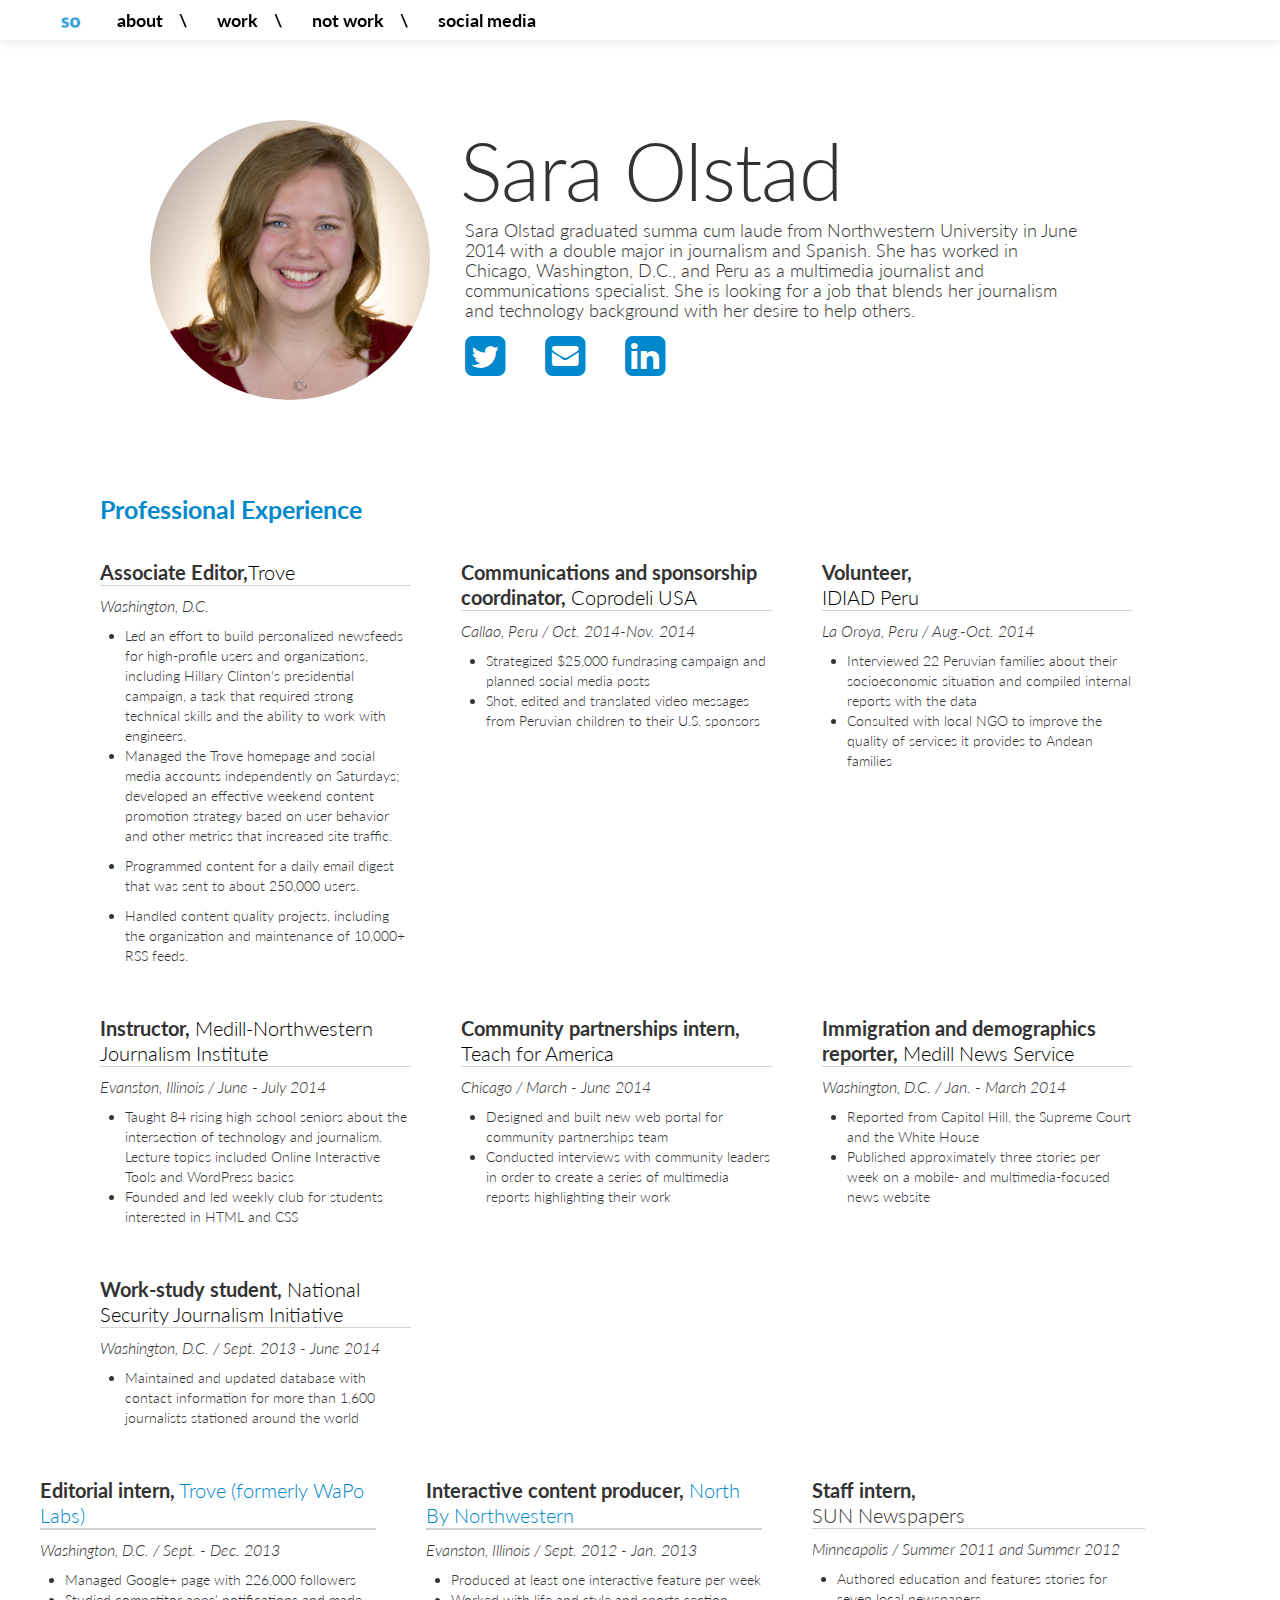
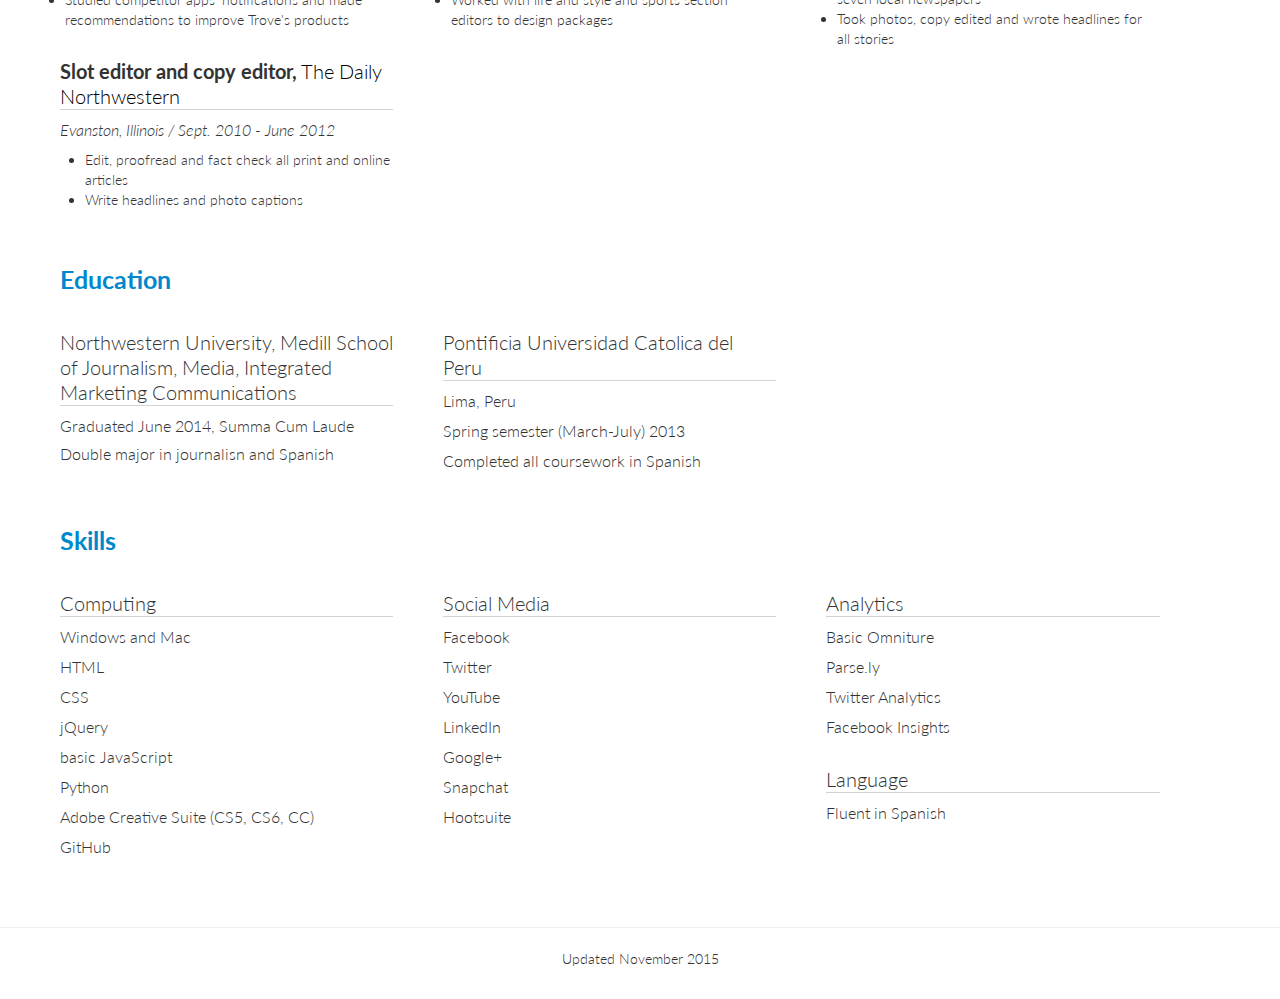
==== commit a9d7d751: "Merge branch 'fontsize'" ====
--- a/about.html
+++ b/about.html
@@ -70,7 +70,17 @@
       <div id="resume">
       <!-- Example row of columns -->
       <div class="row resume">
-        <h3 class="category">Relevant experience</h3>
+        <h3 class="category">Professional Experience</h3>
+        <div class="span4">
+            <h2 class="jobDescription"><strong>Associate Editor,</strong><a href="http://www.trove.com" target="_blank">Trove</a><br>
+            </h2>
+            <p><em>Washington, D.C.</em></p>
+            <ul>
+              <li>Led an effort to build personalized newsfeeds for high-profile users and organizations, including Hillary Clinton's presidential campaign, a task that required strong technical skills and the ability to work with engineers.</li>
+              <li>Managed the Trove homepage and social media accounts independently on Saturdays; developed an effective weekend content promotion strategy based on user behavior and other metrics that increased site traffic.</p>
+              <li>Programmed content for a daily email digest that was sent to about 250,000 users.</p>
+              <li>Handled content quality projects, including the organization and maintenance of 10,000+ RSS feeds.</li>
+        </div>
         <div class="span4">
           <h2 class="jobDescription"><strong>Communications and sponsorship coordinator,</strong> <a href="http://www.coprodeliusa.org/" target="_blank">Coprodeli USA</a><br></h2>
           <p><em>Callao, Peru / Oct. 2014-Nov. 2014</em></p>
@@ -87,56 +97,58 @@
 				<li>Consulted with local NGO to improve the quality of services it provides to Andean families</li>
 			</ul>
 		</div>
-        <div class="span4">
-          <h2 class="jobDescription"><strong>Instructor,</strong> <a href="http://cherubs.medill.northwestern.edu/2014/" target="_blank">Medill-Northwestern Journalism Institute</a></h2>
-          <p><em>Evanston, Illinois / June - July 2014</em></p>
-          <ul>
+  </div>
+  <div class="row resume">
+    <div class="span4">
+      <h2 class="jobDescription"><strong>Instructor,</strong> <a href="http://cherubs.medill.northwestern.edu/2014/" target="_blank">Medill-Northwestern Journalism Institute</a></h2>
+      <p><em>Evanston, Illinois / June - July 2014</em></p>
+      <ul>
 			<li>Taught 84 rising high school seniors about the intersection of technology and journalism. Lecture topics included Online Interactive Tools and WordPress basics</li>
 			<li>Founded and led weekly club for students interested in HTML and CSS</li>
 		  </ul>
-        </div>
-      </div>
-      <div class="row resume">
+    </div>
 		<div class="span4">
-          <h2 class="jobDescription"><strong>Community partnerships intern,</strong> <a href="http://www.teachforamerica.org/where-we-work/chicago" target="_blank">Teach for America</a></h2>
-          <p><em>Chicago / March - June 2014</em></p>
-          <ul>
+      <h2 class="jobDescription"><strong>Community partnerships intern,</strong> <a href="http://www.teachforamerica.org/where-we-work/chicago" target="_blank">Teach for America</a></h2>
+      <p><em>Chicago / March - June 2014</em></p>
+      <ul>
 			<li>Designed and built new web portal for community partnerships team</li>
 			<li>Conducted interviews with community leaders in order to create a series of multimedia reports highlighting their work</li>
 		  </ul>
-        </div>
-        <div class="span4">
-          <h2 class="jobDescription"><strong>Immigration and demographics reporter,</strong> <a href="http://www.medillonthehill.net" target="_blank">Medill News Service</a></h2>
-          <p><em>Washington, D.C. / Jan. - March 2014</em></p>
-          <ul>
+    </div>
+    <div class="span4">
+      <h2 class="jobDescription"><strong>Immigration and demographics reporter,</strong> <a href="http://www.medillonthehill.net" target="_blank">Medill News Service</a></h2>
+      <p><em>Washington, D.C. / Jan. - March 2014</em></p>
+      <ul>
 			<li>Reported from Capitol Hill, the Supreme Court and the White House</li>
 			<li>Published approximately three stories per week on a mobile- and multimedia-focused news website</li>
-        </div>
-        <div class="span4">
-          <h2 class="jobDescription"><strong>Work-study student,</strong> <a href="http://nationalsecurityzone.org/site/" target="_blank">National Security Journalism Initiative</a></h2>
-          <p><em>Washington, D.C. / Sept. 2013 - June 2014</em></p>
-          <ul>
-			<li>Maintained and updated database with contact information for more than 1,600 journalists stationed around the world</li>
-		  </ul>
+    </div>
+  </div>
+  <div class="row resume">
+      <div class="span4">
+        <h2 class="jobDescription"><strong>Work-study student,</strong> <a href="http://nationalsecurityzone.org/site/" target="_blank">National Security Journalism Initiative</a></h2>
+        <p><em>Washington, D.C. / Sept. 2013 - June 2014</em></p>
+        <ul>
+			   <li>Maintained and updated database with contact information for more than 1,600 journalists stationed around the world</li>
+		    </ul>
         </div>
 	</div>
-		
-		<div class="row resume">
-		<div class="span4">
-          <h2 class="jobDescription"><strong>Editorial intern,</strong> <a href="http://www.trove.com" target="_blank">Trove (formerly WaPo Labs)</a></h2>
-          <p><em>Washington, D.C. / Sept. - Dec. 2013</em></p>
-          <ul>
+	<div class="span4">
+      <h2 class="jobDescription"><strong>Editorial intern,</strong> <a href="http://www.trove.com" target="_blank">Trove (formerly WaPo Labs)</a></h2>
+      <p><em>Washington, D.C. / Sept. - Dec. 2013</em></p>
+      <ul>
 			<li>Managed Google+ page with 226,000 followers</li>
 			<li>Studied competitor apps' notifications and made recommendations to improve Trove's products</li>
 		  </ul>
         </div>
-        <div class="span4">
-          <h2 class="jobDescription"><strong>Interactive content producer,</strong> <a href="http://www.northbynorthwestern.com" target="_blank">North By Northwestern</a></h2>
-          <p><em>Evanston, Illinois / Sept. 2012 - Jan. 2013</em></p>
-          <ul>
+    <div class="span4">
+      <h2 class="jobDescription"><strong>Interactive content producer,</strong> <a href="http://www.northbynorthwestern.com" target="_blank">North By Northwestern</a></h2>
+      <p><em>Evanston, Illinois / Sept. 2012 - Jan. 2013</em></p>
+      <ul>
 			<li>Produced at least one interactive feature per week</li>
 			<li>Worked with life and style and sports section editors to design packages</li>
-        </div>
+      </div>
+    </div>
+    <div class="row resume">
         <div class="span4">
           <h2 class="jobDescription"><strong>Staff intern,</strong><br> SUN Newspapers</h2>
           <p><em>Minneapolis / Summer 2011 and Summer 2012</em></p>
@@ -145,9 +157,7 @@
 			<li>Took photos, copy edited and wrote headlines for all stories</li>
 		  </ul>
         </div>
-      </div>
-	  
-	  <div class="row resume">
+ 
 		<div class="span4">
 			<h2 class="jobDescription"><strong>Slot editor and copy editor,</strong> <a href="www.dailynorthwestern.com">The Daily Northwestern</a></h2>
 			<p><em>Evanston, Illinois / Sept. 2010 - June 2012</em></p>
@@ -156,11 +166,7 @@
 				<li>Write headlines and photo captions</li>
 			</ul>
 		</div>
-		<div class="span4">
-		</div>
-		<div class="span4">
-		</div>
-	  </div>
+	 </div>
 
       <div class="row resume">
         <h3 class="category">Education</h3>
@@ -168,13 +174,13 @@
           <h2>Northwestern University, Medill School of Journalism, Media, Integrated Marketing Communications</h2>
           <p>Graduated June 2014, Summa Cum Laude</p>
           <p class="place">Double major in journalisn and Spanish<p>
-		  <p>GPA: 3.897/4.000</p>
+		  
         </div>
         <div class="span4">
           <h2>Pontificia Universidad Catolica del Peru</h2>
           <p>Lima, Peru</p>
 		  <p>Spring semester (March-July) 2013</p>
-          <p>Completed all coursework for four Latin American literature and culture classes in Spanish</p>
+          <p>Completed all coursework in Spanish</p>
         </div>
         <div class="span4">
         </div>
@@ -190,9 +196,8 @@
           <p>jQuery</p>
           <p>basic JavaScript</p>
           <p>Python</p>
-		  <p>Microsoft Office</p>
-		  <p>Adobe Creative Suite (CS5, CS6, CC)</p>
-		  <p>Github</p>
+		    <p>Adobe Creative Suite (CS5, CS6, CC)</p>
+		    <p>GitHub</p>
         </div>
         <div class="span4">
           <h2>Social Media</h2>
@@ -201,8 +206,16 @@
           <p>YouTube</p>
           <p>LinkedIn</p>
           <p>Google+</p>
-        </div>
-        <div class="span4">
+          <p>Snapchat</p>
+          <p>Hootsuite</p>
+        </div>
+        <div class="span4">
+          <h2>Analytics</h2>
+          <p>Basic Omniture</p>
+          <p>Parse.ly</p>
+          <p>Twitter Analytics</p>
+          <p>Facebook Insights</p>
+          <br>
           <h2>Language</h2>
           <p>Fluent in Spanish</p>
         </div>
@@ -211,7 +224,7 @@
       <hr>
 
       <footer>
-        <p>Sara Olstad, 2014</p>
+        <p>Updated November 2015</p>
       </footer>
 
     </div> <!-- /container -->
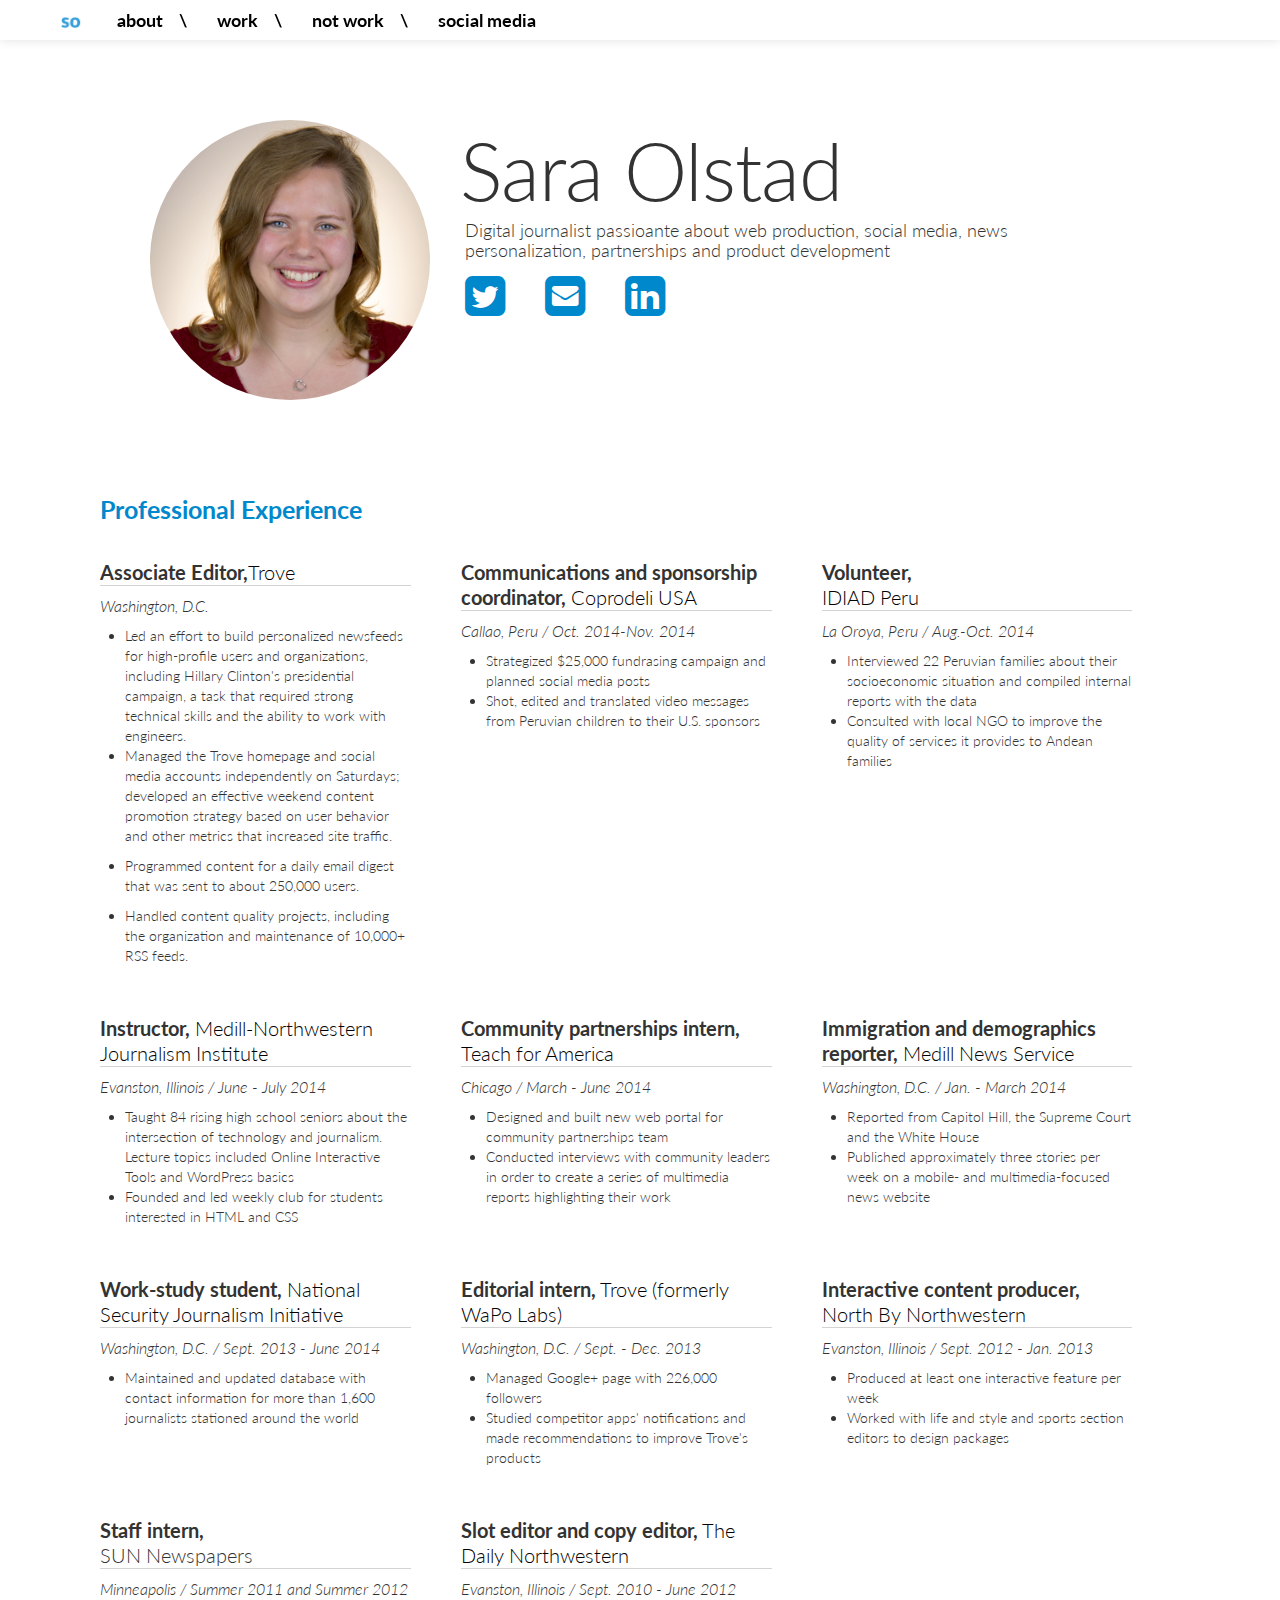
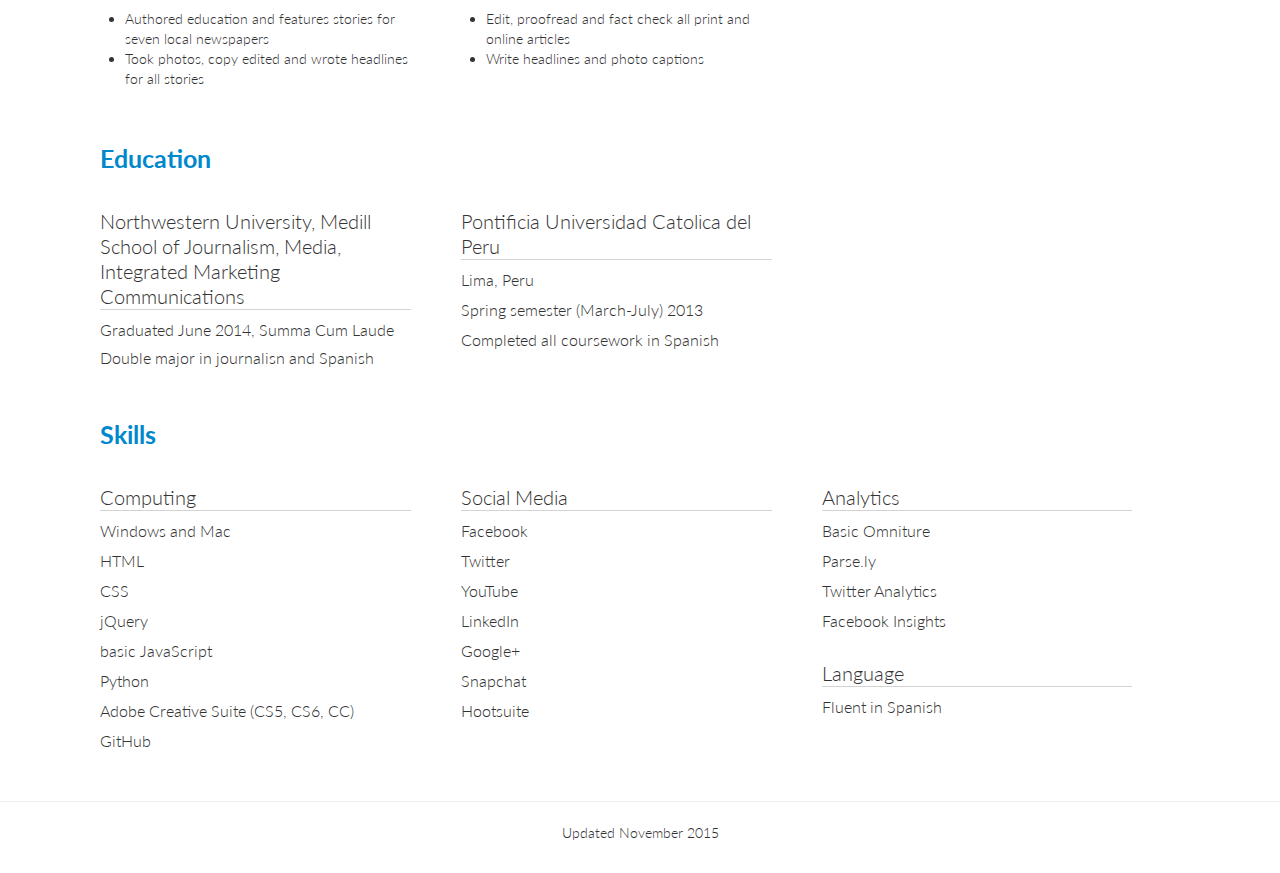
==== commit 4a469f6f: "Merge branch 'Resume-Update' into fontsize" ====
--- a/about.html
+++ b/about.html
@@ -1,11 +1,8 @@
 <!DOCTYPE html>
-<html lang="en">
+<html>
   <head>
-    <meta charset="utf-8">
     <title>Resume | Sara Olstad</title>
     <meta name="viewport" content="width=device-width, initial-scale=1.0">
-    <meta name="description" content="">
-    <meta name="author" content="">
 
     <script type="text/javascript" src="http://ajax.googleapis.com/ajax/libs/jquery/1.10.2/jquery.min.js"></script>
     <script src="js/bootstrap.min.js"></script>
@@ -19,9 +16,9 @@
       }
     </style>
     <link href="css/bootstrap-responsive.css" rel="stylesheet">
-    <!-- fonts -->
+    <!-- Lato font -->
     <link href='http://fonts.googleapis.com/css?family=Lato:100,300,400,700' rel='stylesheet' type='text/css'>
-	<link href='http://fonts.googleapis.com/css?family=Source+Sans+Pro:400,600,700,900|Source+Serif+Pro:400,700,600' rel='stylesheet' type='text/css'>
+
     <link href="css/style.css" rel="stylesheet">
 	
 	<!--Font awesome-->
@@ -43,7 +40,7 @@
           <div class="nav">
             <ul class="nav">
               <li><a href="about.html">about  &nbsp;&nbsp; &#92;  </a></li>
-              <li><a href="index.html#work">work  &nbsp;&nbsp; &#92;  </a></li>
+              <li><a href="work.html">work  &nbsp;&nbsp; &#92;  </a></li>
               <li><a href="notwork.html">not work  &nbsp;&nbsp; &#92;  </a></li>
               <li><a href="socialmedia.html">social media &nbsp;&nbsp; </a></li>
             </ul>
@@ -54,11 +51,10 @@
 
     <div class="container about">
 
-      <!-- Main hero unit for a primary marketing message or call to action -->
       <div class="hero-unit">
         <div class="clip"></div> 
         <h1>Sara Olstad</h1>
-        <p id="intro">Sara Olstad graduated summa cum laude from Northwestern University in June 2014 with a double major in journalism and Spanish. She has worked in Chicago, Washington, D.C., and Peru as a multimedia journalist and communications specialist. She is looking for a job that blends her journalism and technology background with her desire to help others.<br style="line-height: 30px;">
+        <p id="intro">Digital journalist passioante about web production, social media, news personalization, partnerships and product development<br style="line-height: 30px;">
 		<br>
 		<a style="margin-right:30px; font-size:35px;" href="https://www.twitter.com/saolstad" target="_blank"><i class="fa fa-twitter-square fa-lg" style="margin-right:5px;"></i></a>
 		<a style="margin-right:30px; font-size:35px;" href="mailto:sara.olstad@gmail.com" target="_blank"><i class="fa fa-envelope-square fa-lg" style="margin-right:5px;"></i></a>				
@@ -131,7 +127,6 @@
 			   <li>Maintained and updated database with contact information for more than 1,600 journalists stationed around the world</li>
 		    </ul>
         </div>
-	</div>
 	<div class="span4">
       <h2 class="jobDescription"><strong>Editorial intern,</strong> <a href="http://www.trove.com" target="_blank">Trove (formerly WaPo Labs)</a></h2>
       <p><em>Washington, D.C. / Sept. - Dec. 2013</em></p>
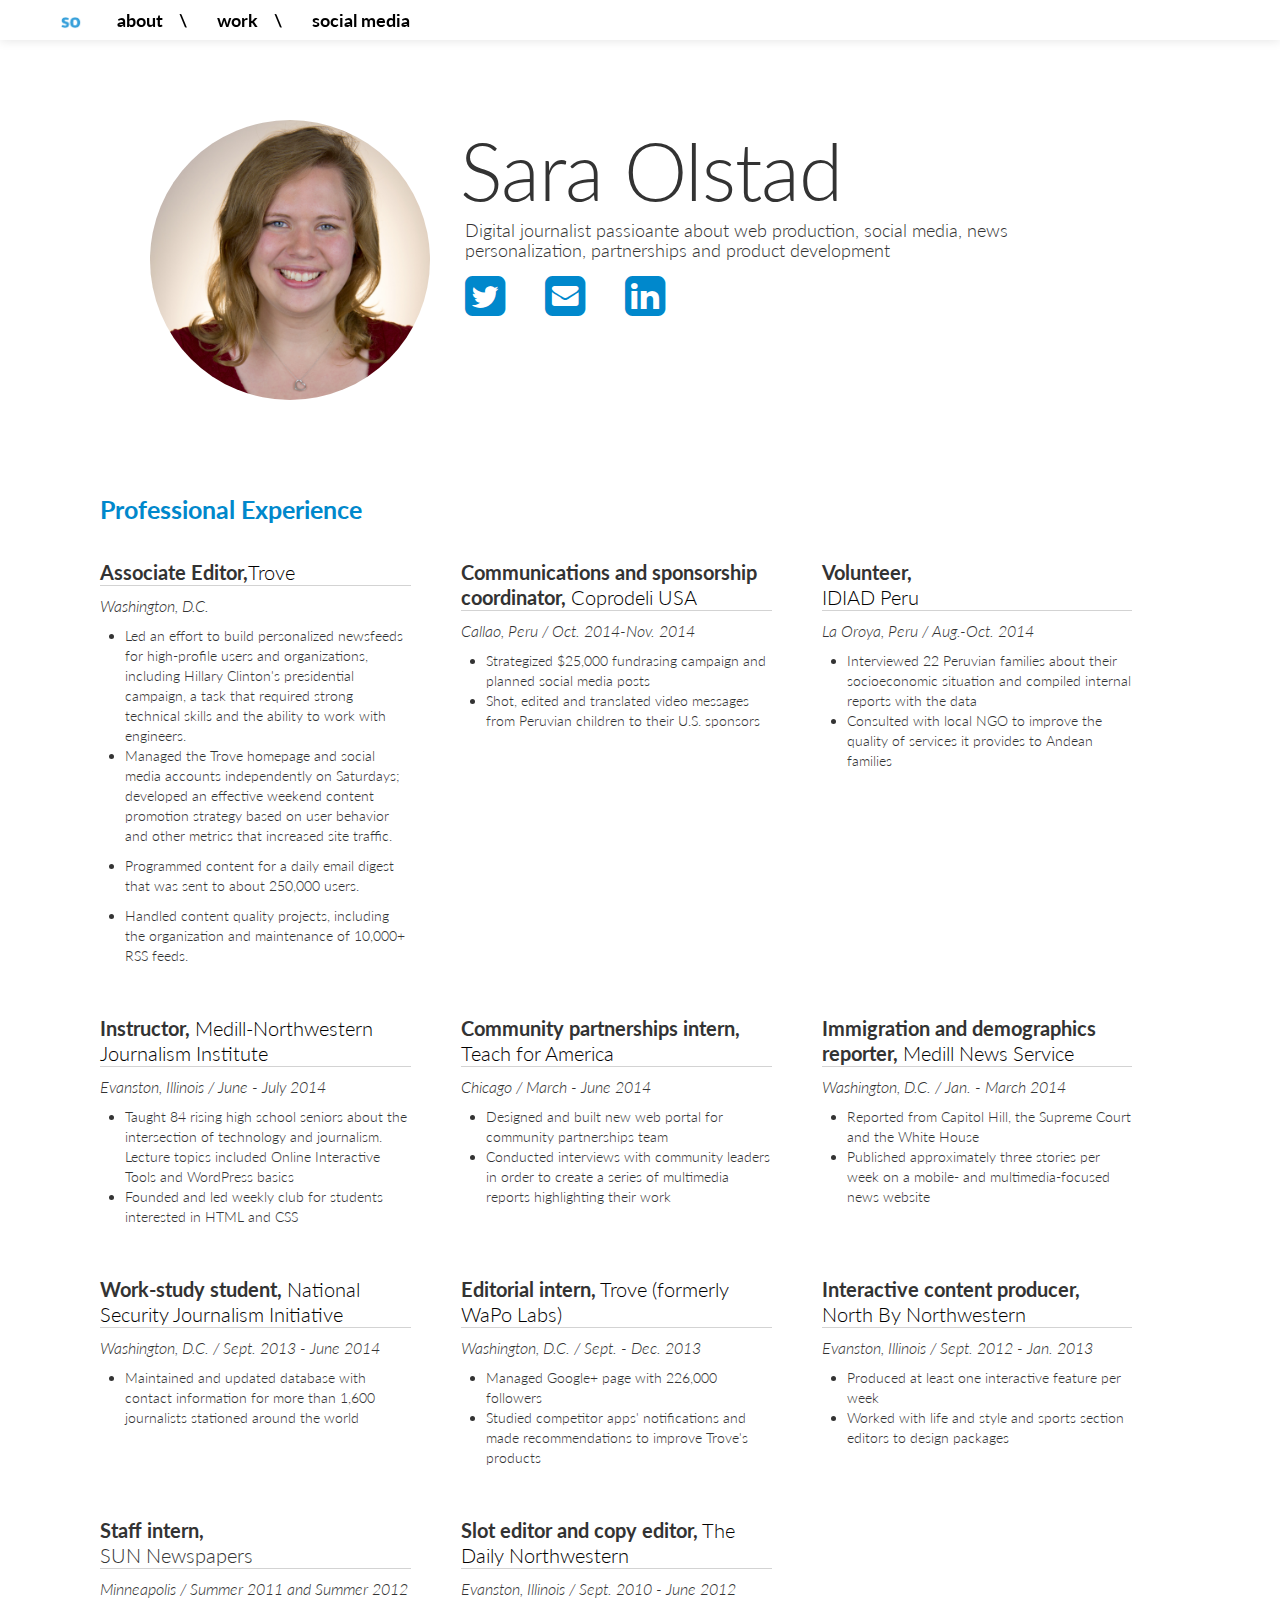
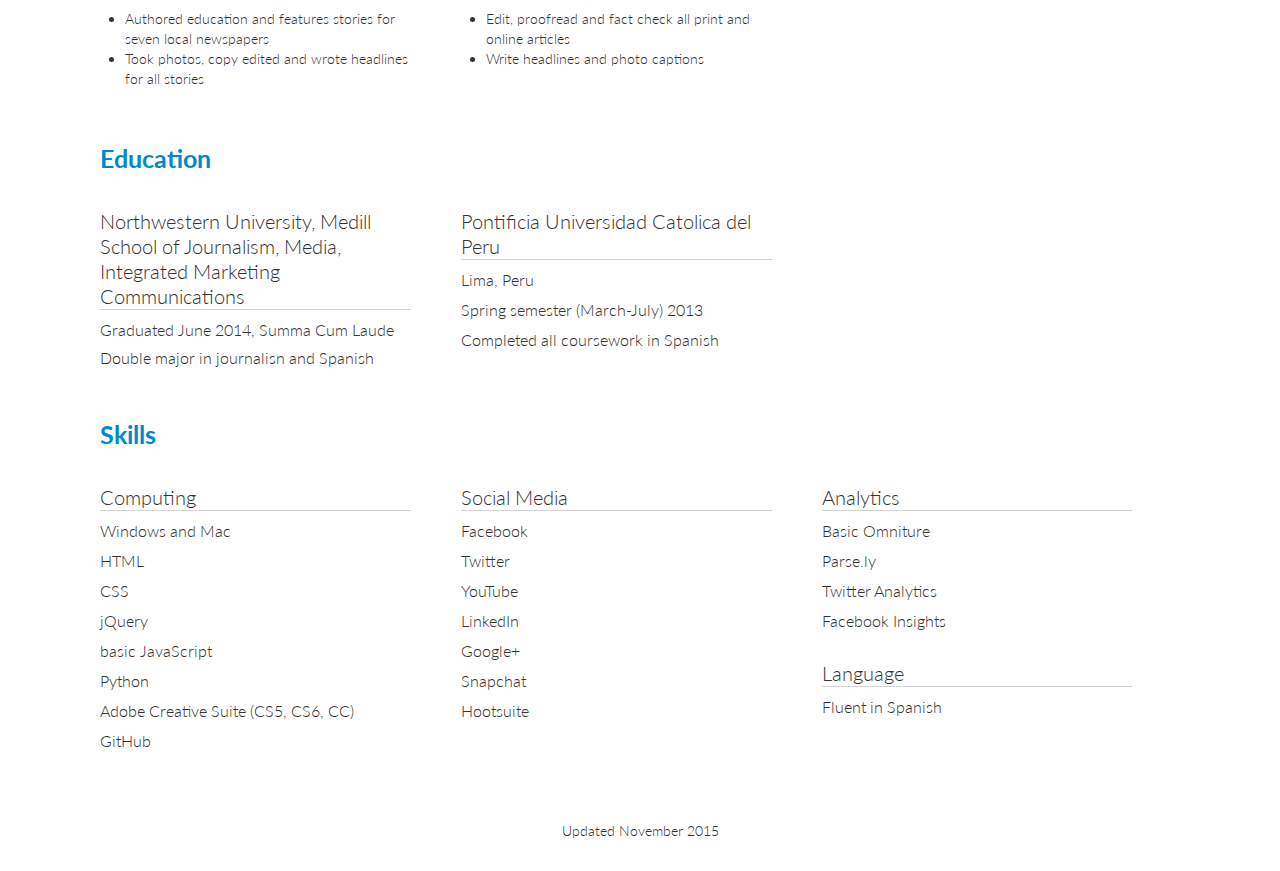
==== commit 378d49a4: "removenotwork" ====
--- a/about.html
+++ b/about.html
@@ -41,7 +41,6 @@
             <ul class="nav">
               <li><a href="about.html">about  &nbsp;&nbsp; &#92;  </a></li>
               <li><a href="work.html">work  &nbsp;&nbsp; &#92;  </a></li>
-              <li><a href="notwork.html">not work  &nbsp;&nbsp; &#92;  </a></li>
               <li><a href="socialmedia.html">social media &nbsp;&nbsp; </a></li>
             </ul>
           </div><!--/.nav-collapse -->
@@ -64,7 +63,6 @@
 	  <br>
 	  <br>
       <div id="resume">
-      <!-- Example row of columns -->
       <div class="row resume">
         <h3 class="category">Professional Experience</h3>
         <div class="span4">
@@ -216,7 +214,7 @@
         </div>
       </div>
       </div>
-      <hr>
+      <br>
 
       <footer>
         <p>Updated November 2015</p>
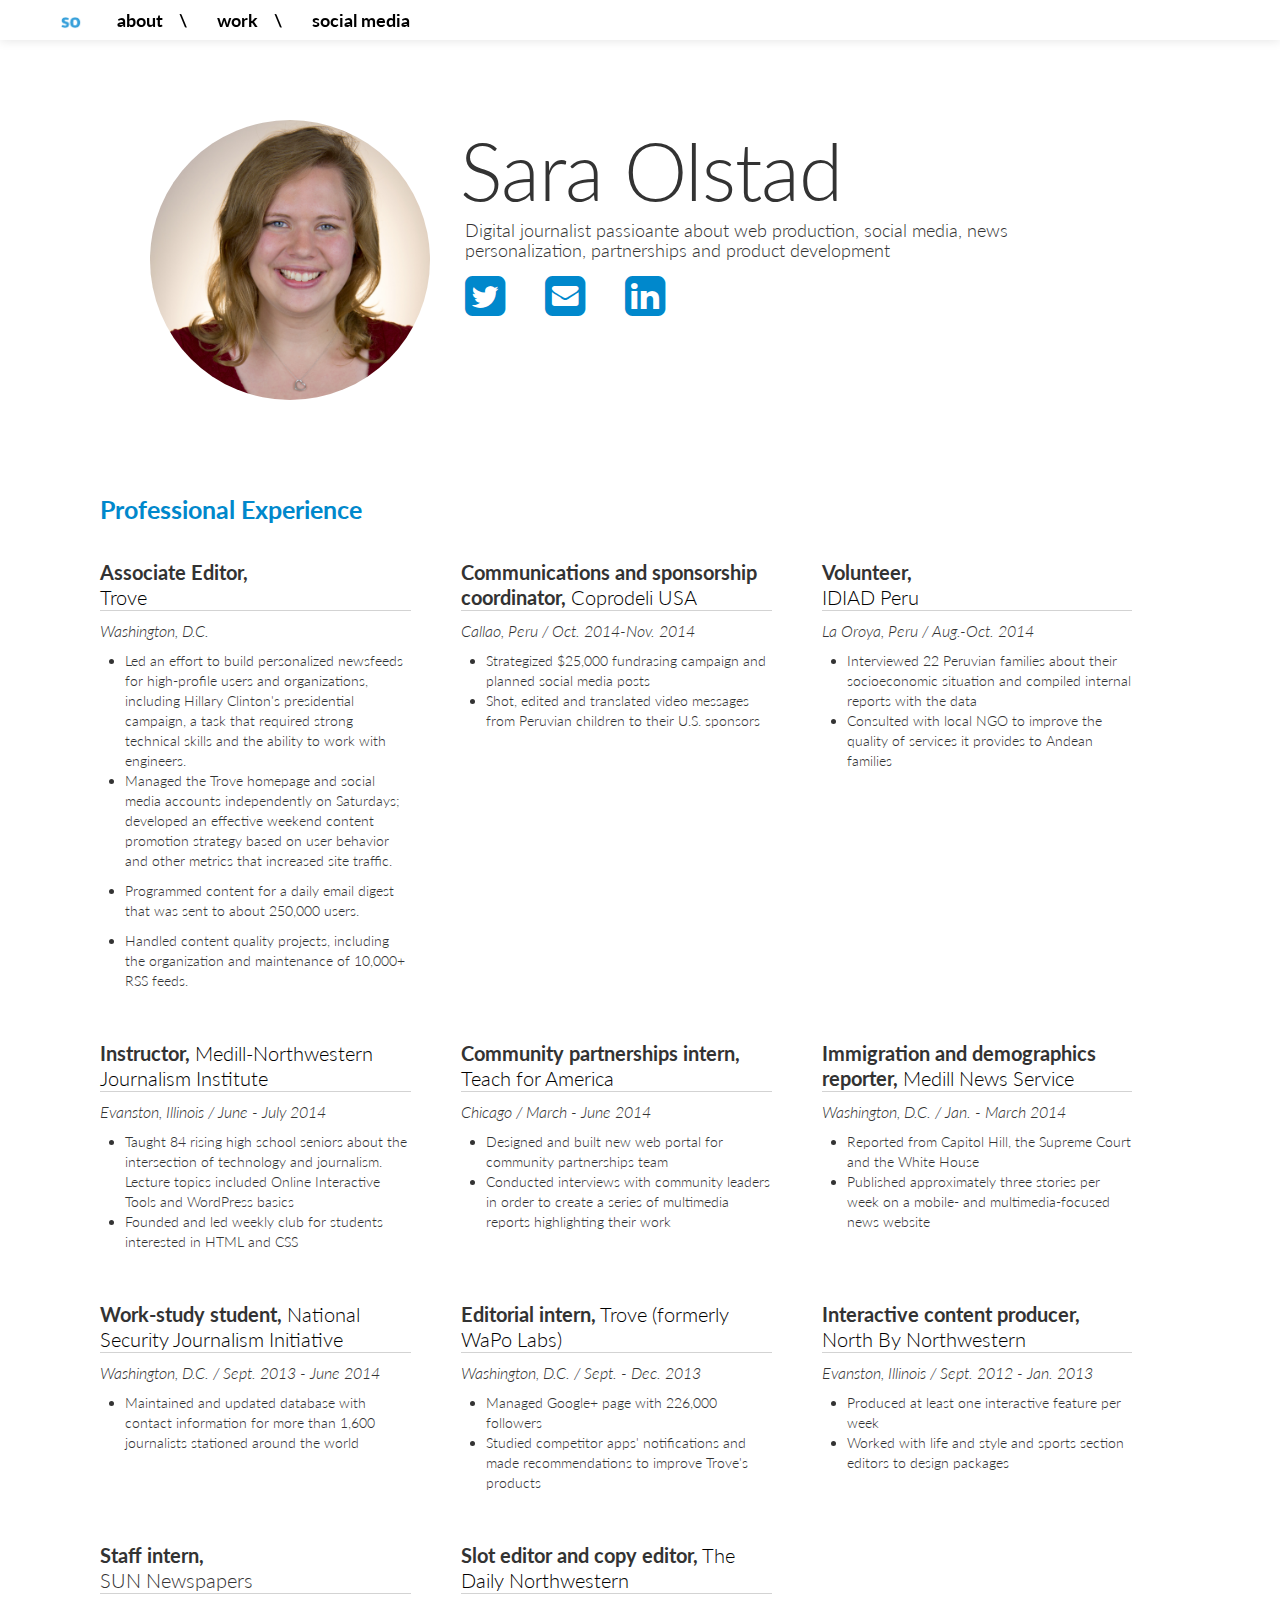
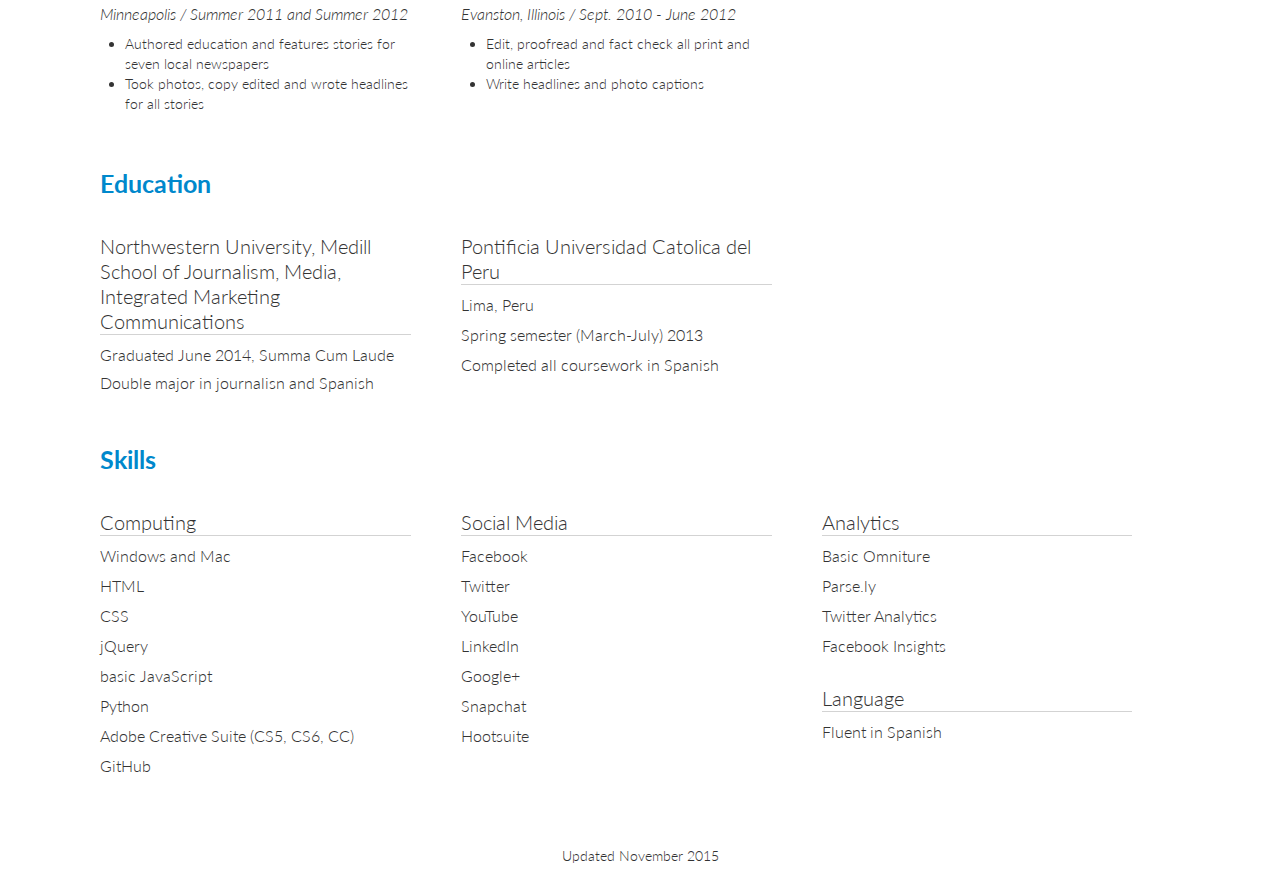
==== commit 448d4404: "trove" ====
--- a/about.html
+++ b/about.html
@@ -66,7 +66,7 @@
       <div class="row resume">
         <h3 class="category">Professional Experience</h3>
         <div class="span4">
-            <h2 class="jobDescription"><strong>Associate Editor,</strong><a href="http://www.trove.com" target="_blank">Trove</a><br>
+            <h2 class="jobDescription"><strong>Associate Editor,</strong><a href="http://www.trove.com" target="_blank"><br>Trove</a><br>
             </h2>
             <p><em>Washington, D.C.</em></p>
             <ul>
